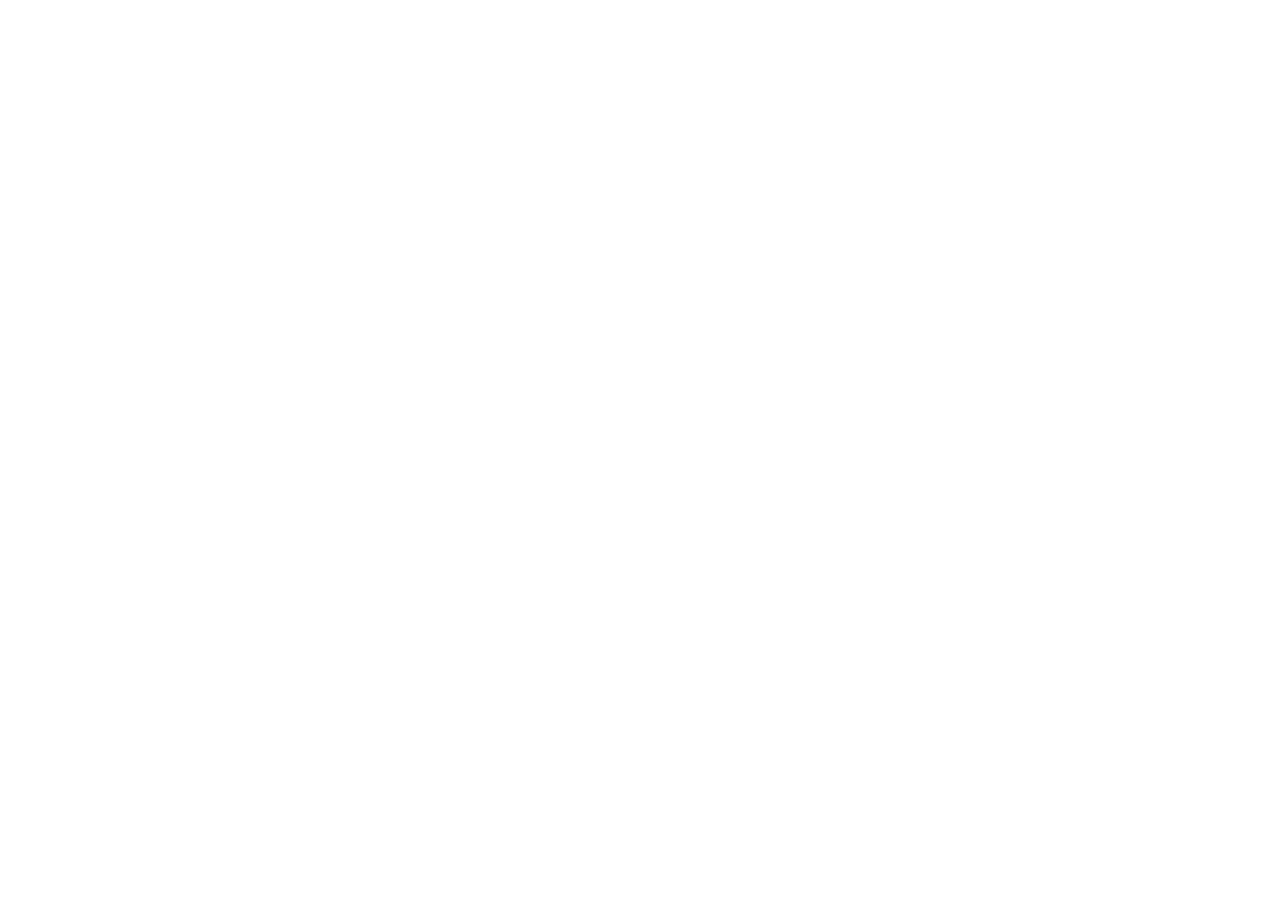
==== index.html @ 67a911f3 "大事件项目初始化" ====
<!DOCTYPE html>
<html lang="en">

<head>
    <meta charset="UTF-8">
    <meta name="viewport" content="width=device-width, initial-scale=1.0">
    <title>Document</title>
</head>

<body>

</body>

</html>
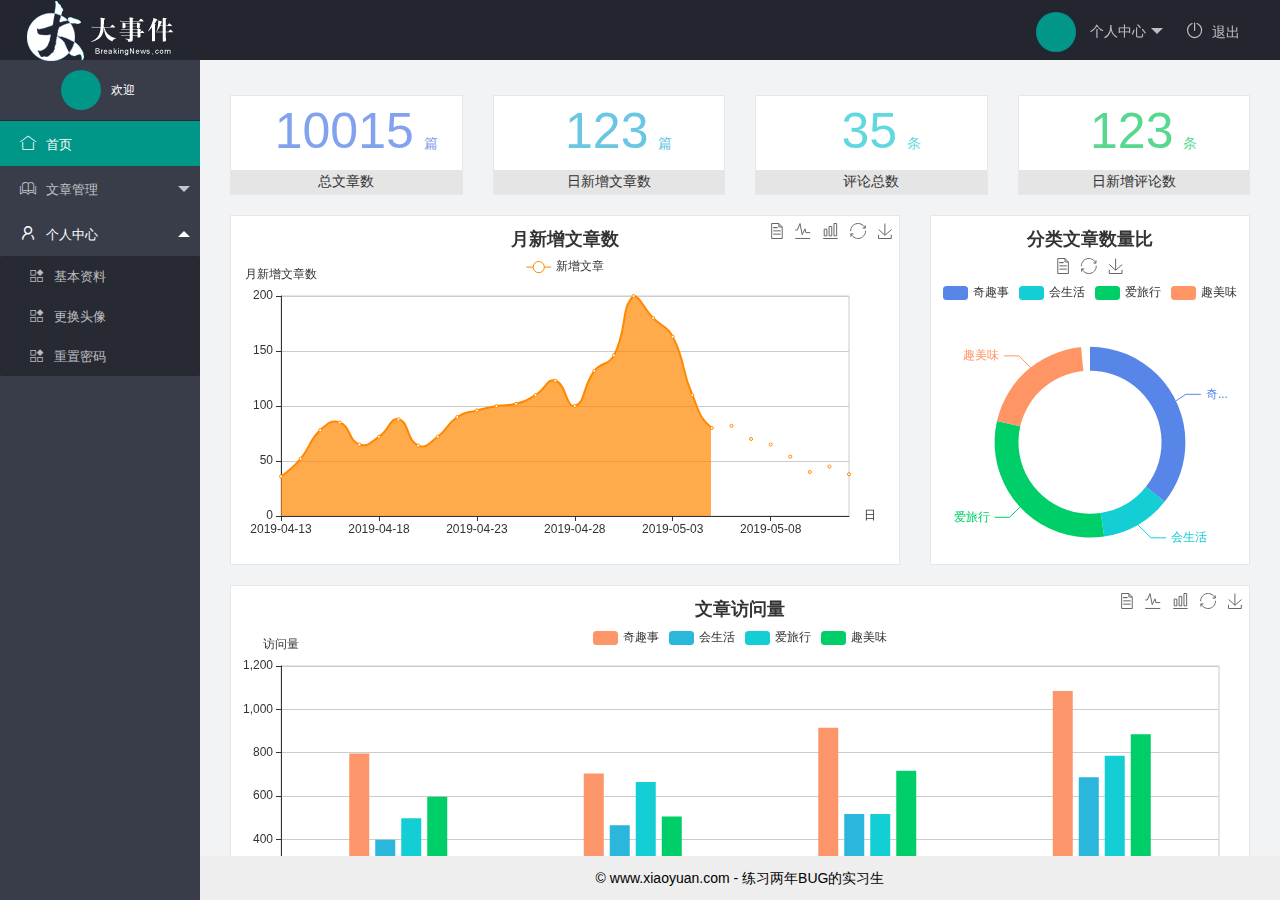
==== commit bf50d730: "还差发布新文章和文章列表未完成" ====
--- a/index.html
+++ b/index.html
@@ -4,11 +4,105 @@
 <head>
     <meta charset="UTF-8">
     <meta name="viewport" content="width=device-width, initial-scale=1.0">
-    <title>Document</title>
+    <title>大事件后台管理系统</title>
+    <!-- 导入layui的CSS文件 -->
+    <link rel="stylesheet" href="assets/lib/layui/css/layui.css">
+    <!-- 导入自己创建的后台主页index的CSS文件 -->
+    <link rel="stylesheet" href="assets/css/index.css">
+
 </head>
 
-<body>
+<body class="layui-layout-body">
+    <div class="layui-layout layui-layout-admin">
+        <div class="layui-header">
+            <div class="layui-logo">
+                <img src="assets/images/logo.png" alt="">
+            </div>
+            <!-- 头部区域（可配合layui已有的水平导航） -->
 
+            <ul class="layui-nav layui-layout-right">
+                <li class="layui-nav-item">
+                    <!-- 用户头像 -->
+                    <a href="javascript:;">
+                        <img src="http://t.cn/RCzsdCq" class="layui-nav-img user-header">
+                        <span class="text-avatar"></span> 个人中心
+                    </a>
+                    <dl class="layui-nav-child">
+                        <dd><a href="user/basic_info.html" class="basic-info-link" id="basicInfoLink" target="fm">基本资料</a></dd>
+                        <dd><a href="user/modify_avatar.html" target="fm" class="modify-avatar-link">更换头像</a></dd>
+                        <dd><a href="user/reset_password.html" target="fm" class="modify-password-link">重置密码</a></dd>
+                    </dl>
+                </li>
+                <li class="layui-nav-item"><a href="javascript:;" id="logout"><i class="layui-icon layui-icon-logout"></i>退出</a></li>
+            </ul>
+        </div>
+
+        <div class="layui-side layui-bg-black">
+            <div class="layui-side-scroll">
+                <!-- 左侧导航区域（可配合layui已有的垂直导航） -->
+
+                <ul class="layui-nav layui-nav-tree" lay-filter="test" lay-shrink="all">
+
+                    <!-- 欢迎用户 -->
+                    <li class="welcome-user">
+                        <img src="http://t.cn/RCzsdCq" class="layui-nav-img user-header"><span class="text-avatar"></span>欢迎 <span class="span-username"></span>
+                    </li>
+                    <!-- 首页 -->
+                    <li class="layui-nav-item"><a href="home/dashboard.html" target="fm" class="left-nav-common" id="homePage"><i class="layui-icon layui-icon-home"></i>首页</a></li>
+
+                    <!-- 文章管理 -->
+                    <li class="layui-nav-item">
+                        <a href="javascript:;" class="left-nav-common"><i class="layui-icon layui-icon-read"></i>文章管理</a>
+                        <dl class="layui-nav-child">
+                            <dd><a href="article/article_category.html" target="fm" class="article-category-link" id="articleCategor"><i class="layui-icon layui-icon-app"></i>文章类别</a></dd>
+                            <dd><a href="javascript:;"><i class="layui-icon layui-icon-app"></i>文章列表</a></dd>
+                            <dd><a href="article/publish_article.html" target="fm"><i class="layui-icon layui-icon-app"></i>发表文章</a></dd>
+                        </dl>
+                    </li>
+
+                    <!-- 个人中心 -->
+                    <li class="layui-nav-item layui-nav-itemed mycenter">
+                        <a class="left-nav-common" href="javascript:;"><i class="layui-icon layui-icon-username"></i>个人中心</a>
+                        <dl class="layui-nav-child mycenterList">
+                            <dd><a href="user/basic_info.html" class="basic-info-link" target="fm"><i class="layui-icon layui-icon-app"></i>基本资料</a></dd>
+                            <dd><a href="user/modify_avatar.html" target="fm" class="modify-avatar-link"><i class="layui-icon layui-icon-app"></i>更换头像</a></dd>
+                            <dd><a href="user/reset_password.html" target="fm" class="modify-password-link"><i class="layui-icon layui-icon-app"></i>重置密码</a></dd>
+                        </dl>
+                    </li>
+                </ul>
+            </div>
+        </div>
+
+        <!-- 内容主体区域 -->
+        <div class="layui-body">
+            <div class="fm-wrap">
+                <!-- 首页 -->
+                <iframe name="fm" src="" frameborder="0" class="fm-body"></iframe>
+            </div>
+        </div>
+
+        <!-- 底部固定区域 -->
+        <div class="layui-footer">
+            © www.xiaoyuan.com - 练习两年BUG的实习生
+        </div>
+    </div>
+
+
+
+    <!-- 导入jquery文件 -->
+    <script src="assets/lib/jquery-3.5.1.min.js"></script>
+    <!-- 导入layui的js文件 -->
+    <script src="assets/lib/layui/layui.all.js"></script>
+    <!-- 导入自己创建的API根路径文件 -->
+    <script src="assets/js/baseAPI.js"></script>
+    <!-- 导入自己创建的后台主页js文件 -->
+    <script src="assets/js/index.js"></script>
+
+    <script>
+        //自动点击首页
+        var homePageLink = document.getElementById('homePage');
+        homePageLink.click();
+    </script>
 </body>
 
 </html>--- a/assets/lib/layui/css/layui.css
+++ b/assets/lib/layui/css/layui.css
@@ -0,0 +1,2 @@
+/** layui-v2.5.6 MIT License By https://www.layui.com */
+ .layui-inline,img{display:inline-block;vertical-align:middle}h1,h2,h3,h4,h5,h6{font-weight:400}.layui-edge,.layui-header,.layui-inline,.layui-main{position:relative}.layui-body,.layui-edge,.layui-elip{overflow:hidden}.layui-btn,.layui-edge,.layui-inline,img{vertical-align:middle}.layui-btn,.layui-disabled,.layui-icon,.layui-unselect{-moz-user-select:none;-webkit-user-select:none;-ms-user-select:none}.layui-elip,.layui-form-checkbox span,.layui-form-pane .layui-form-label{text-overflow:ellipsis;white-space:nowrap}.layui-breadcrumb,.layui-tree-btnGroup{visibility:hidden}blockquote,body,button,dd,div,dl,dt,form,h1,h2,h3,h4,h5,h6,input,li,ol,p,pre,td,textarea,th,ul{margin:0;padding:0;-webkit-tap-highlight-color:rgba(0,0,0,0)}a:active,a:hover{outline:0}img{border:none}li{list-style:none}table{border-collapse:collapse;border-spacing:0}h4,h5,h6{font-size:100%}button,input,optgroup,option,select,textarea{font-family:inherit;font-size:inherit;font-style:inherit;font-weight:inherit;outline:0}pre{white-space:pre-wrap;white-space:-moz-pre-wrap;white-space:-pre-wrap;white-space:-o-pre-wrap;word-wrap:break-word}body{line-height:24px;font:14px Helvetica Neue,Helvetica,PingFang SC,Tahoma,Arial,sans-serif}hr{height:1px;margin:10px 0;border:0;clear:both}a{color:#333;text-decoration:none}a:hover{color:#777}a cite{font-style:normal;*cursor:pointer}.layui-border-box,.layui-border-box *{box-sizing:border-box}.layui-box,.layui-box *{box-sizing:content-box}.layui-clear{clear:both;*zoom:1}.layui-clear:after{content:'\20';clear:both;*zoom:1;display:block;height:0}.layui-inline{*display:inline;*zoom:1}.layui-edge{display:inline-block;width:0;height:0;border-width:6px;border-style:dashed;border-color:transparent}.layui-edge-top{top:-4px;border-bottom-color:#999;border-bottom-style:solid}.layui-edge-right{border-left-color:#999;border-left-style:solid}.layui-edge-bottom{top:2px;border-top-color:#999;border-top-style:solid}.layui-edge-left{border-right-color:#999;border-right-style:solid}.layui-disabled,.layui-disabled:hover{color:#d2d2d2!important;cursor:not-allowed!important}.layui-circle{border-radius:100%}.layui-show{display:block!important}.layui-hide{display:none!important}@font-face{font-family:layui-icon;src:url(../font/iconfont.eot?v=256);src:url(../font/iconfont.eot?v=256#iefix) format('embedded-opentype'),url(../font/iconfont.woff2?v=256) format('woff2'),url(../font/iconfont.woff?v=256) format('woff'),url(../font/iconfont.ttf?v=256) format('truetype'),url(../font/iconfont.svg?v=256#layui-icon) format('svg')}.layui-icon{font-family:layui-icon!important;font-size:16px;font-style:normal;-webkit-font-smoothing:antialiased;-moz-osx-font-smoothing:grayscale}.layui-icon-reply-fill:before{content:"\e611"}.layui-icon-set-fill:before{content:"\e614"}.layui-icon-menu-fill:before{content:"\e60f"}.layui-icon-search:before{content:"\e615"}.layui-icon-share:before{content:"\e641"}.layui-icon-set-sm:before{content:"\e620"}.layui-icon-engine:before{content:"\e628"}.layui-icon-close:before{content:"\1006"}.layui-icon-close-fill:before{content:"\1007"}.layui-icon-chart-screen:before{content:"\e629"}.layui-icon-star:before{content:"\e600"}.layui-icon-circle-dot:before{content:"\e617"}.layui-icon-chat:before{content:"\e606"}.layui-icon-release:before{content:"\e609"}.layui-icon-list:before{content:"\e60a"}.layui-icon-chart:before{content:"\e62c"}.layui-icon-ok-circle:before{content:"\1005"}.layui-icon-layim-theme:before{content:"\e61b"}.layui-icon-table:before{content:"\e62d"}.layui-icon-right:before{content:"\e602"}.layui-icon-left:before{content:"\e603"}.layui-icon-cart-simple:before{content:"\e698"}.layui-icon-face-cry:before{content:"\e69c"}.layui-icon-face-smile:before{content:"\e6af"}.layui-icon-survey:before{content:"\e6b2"}.layui-icon-tree:before{content:"\e62e"}.layui-icon-ie:before{content:"\e7bb"}.layui-icon-upload-circle:before{content:"\e62f"}.layui-icon-add-circle:before{content:"\e61f"}.layui-icon-download-circle:before{content:"\e601"}.layui-icon-templeate-1:before{content:"\e630"}.layui-icon-util:before{content:"\e631"}.layui-icon-face-surprised:before{content:"\e664"}.layui-icon-edit:before{content:"\e642"}.layui-icon-speaker:before{content:"\e645"}.layui-icon-down:before{content:"\e61a"}.layui-icon-file:before{content:"\e621"}.layui-icon-layouts:before{content:"\e632"}.layui-icon-rate-half:before{content:"\e6c9"}.layui-icon-add-circle-fine:before{content:"\e608"}.layui-icon-prev-circle:before{content:"\e633"}.layui-icon-read:before{content:"\e705"}.layui-icon-404:before{content:"\e61c"}.layui-icon-carousel:before{content:"\e634"}.layui-icon-help:before{content:"\e607"}.layui-icon-code-circle:before{content:"\e635"}.layui-icon-windows:before{content:"\e67f"}.layui-icon-water:before{content:"\e636"}.layui-icon-username:before{content:"\e66f"}.layui-icon-find-fill:before{content:"\e670"}.layui-icon-about:before{content:"\e60b"}.layui-icon-location:before{content:"\e715"}.layui-icon-up:before{content:"\e619"}.layui-icon-pause:before{content:"\e651"}.layui-icon-date:before{content:"\e637"}.layui-icon-layim-uploadfile:before{content:"\e61d"}.layui-icon-delete:before{content:"\e640"}.layui-icon-play:before{content:"\e652"}.layui-icon-top:before{content:"\e604"}.layui-icon-firefox:before{content:"\e686"}.layui-icon-friends:before{content:"\e612"}.layui-icon-refresh-3:before{content:"\e9aa"}.layui-icon-ok:before{content:"\e605"}.layui-icon-layer:before{content:"\e638"}.layui-icon-face-smile-fine:before{content:"\e60c"}.layui-icon-dollar:before{content:"\e659"}.layui-icon-group:before{content:"\e613"}.layui-icon-layim-download:before{content:"\e61e"}.layui-icon-picture-fine:before{content:"\e60d"}.layui-icon-link:before{content:"\e64c"}.layui-icon-diamond:before{content:"\e735"}.layui-icon-log:before{content:"\e60e"}.layui-icon-key:before{content:"\e683"}.layui-icon-rate-solid:before{content:"\e67a"}.layui-icon-fonts-del:before{content:"\e64f"}.layui-icon-unlink:before{content:"\e64d"}.layui-icon-fonts-clear:before{content:"\e639"}.layui-icon-triangle-r:before{content:"\e623"}.layui-icon-circle:before{content:"\e63f"}.layui-icon-radio:before{content:"\e643"}.layui-icon-align-center:before{content:"\e647"}.layui-icon-align-right:before{content:"\e648"}.layui-icon-align-left:before{content:"\e649"}.layui-icon-loading-1:before{content:"\e63e"}.layui-icon-return:before{content:"\e65c"}.layui-icon-fonts-strong:before{content:"\e62b"}.layui-icon-upload:before{content:"\e67c"}.layui-icon-dialogue:before{content:"\e63a"}.layui-icon-video:before{content:"\e6ed"}.layui-icon-headset:before{content:"\e6fc"}.layui-icon-cellphone-fine:before{content:"\e63b"}.layui-icon-add-1:before{content:"\e654"}.layui-icon-face-smile-b:before{content:"\e650"}.layui-icon-fonts-html:before{content:"\e64b"}.layui-icon-screen-full:before{content:"\e622"}.layui-icon-form:before{content:"\e63c"}.layui-icon-cart:before{content:"\e657"}.layui-icon-camera-fill:before{content:"\e65d"}.layui-icon-tabs:before{content:"\e62a"}.layui-icon-heart-fill:before{content:"\e68f"}.layui-icon-fonts-code:before{content:"\e64e"}.layui-icon-ios:before{content:"\e680"}.layui-icon-at:before{content:"\e687"}.layui-icon-fire:before{content:"\e756"}.layui-icon-set:before{content:"\e716"}.layui-icon-fonts-u:before{content:"\e646"}.layui-icon-triangle-d:before{content:"\e625"}.layui-icon-tips:before{content:"\e702"}.layui-icon-picture:before{content:"\e64a"}.layui-icon-more-vertical:before{content:"\e671"}.layui-icon-bluetooth:before{content:"\e689"}.layui-icon-flag:before{content:"\e66c"}.layui-icon-loading:before{content:"\e63d"}.layui-icon-fonts-i:before{content:"\e644"}.layui-icon-refresh-1:before{content:"\e666"}.layui-icon-rmb:before{content:"\e65e"}.layui-icon-addition:before{content:"\e624"}.layui-icon-home:before{content:"\e68e"}.layui-icon-time:before{content:"\e68d"}.layui-icon-user:before{content:"\e770"}.layui-icon-notice:before{content:"\e667"}.layui-icon-chrome:before{content:"\e68a"}.layui-icon-edge:before{content:"\e68b"}.layui-icon-login-weibo:before{content:"\e675"}.layui-icon-voice:before{content:"\e688"}.layui-icon-upload-drag:before{content:"\e681"}.layui-icon-login-qq:before{content:"\e676"}.layui-icon-snowflake:before{content:"\e6b1"}.layui-icon-heart:before{content:"\e68c"}.layui-icon-logout:before{content:"\e682"}.layui-icon-file-b:before{content:"\e655"}.layui-icon-template:before{content:"\e663"}.layui-icon-transfer:before{content:"\e691"}.layui-icon-auz:before{content:"\e672"}.layui-icon-console:before{content:"\e665"}.layui-icon-app:before{content:"\e653"}.layui-icon-prev:before{content:"\e65a"}.layui-icon-website:before{content:"\e7ae"}.layui-icon-next:before{content:"\e65b"}.layui-icon-component:before{content:"\e857"}.layui-icon-android:before{content:"\e684"}.layui-icon-more:before{content:"\e65f"}.layui-icon-login-wechat:before{content:"\e677"}.layui-icon-shrink-right:before{content:"\e668"}.layui-icon-spread-left:before{content:"\e66b"}.layui-icon-camera:before{content:"\e660"}.layui-icon-note:before{content:"\e66e"}.layui-icon-refresh:before{content:"\e669"}.layui-icon-female:before{content:"\e661"}.layui-icon-male:before{content:"\e662"}.layui-icon-screen-restore:before{content:"\e758"}.layui-icon-password:before{content:"\e673"}.layui-icon-senior:before{content:"\e674"}.layui-icon-theme:before{content:"\e66a"}.layui-icon-tread:before{content:"\e6c5"}.layui-icon-praise:before{content:"\e6c6"}.layui-icon-star-fill:before{content:"\e658"}.layui-icon-rate:before{content:"\e67b"}.layui-icon-template-1:before{content:"\e656"}.layui-icon-vercode:before{content:"\e679"}.layui-icon-service:before{content:"\e626"}.layui-icon-cellphone:before{content:"\e678"}.layui-icon-print:before{content:"\e66d"}.layui-icon-cols:before{content:"\e610"}.layui-icon-wifi:before{content:"\e7e0"}.layui-icon-export:before{content:"\e67d"}.layui-icon-rss:before{content:"\e808"}.layui-icon-slider:before{content:"\e714"}.layui-icon-email:before{content:"\e618"}.layui-icon-subtraction:before{content:"\e67e"}.layui-icon-mike:before{content:"\e6dc"}.layui-icon-light:before{content:"\e748"}.layui-icon-gift:before{content:"\e627"}.layui-icon-mute:before{content:"\e685"}.layui-icon-reduce-circle:before{content:"\e616"}.layui-icon-music:before{content:"\e690"}.layui-main{width:1140px;margin:0 auto}.layui-header{z-index:1000;height:60px}.layui-header a:hover{transition:all .5s;-webkit-transition:all .5s}.layui-side{position:fixed;left:0;top:0;bottom:0;z-index:999;width:200px;overflow-x:hidden}.layui-side-scroll{position:relative;width:220px;height:100%;overflow-x:hidden}.layui-body{position:absolute;left:200px;right:0;top:0;bottom:0;z-index:998;width:auto;overflow-y:auto;box-sizing:border-box}.layui-layout-body{overflow:hidden}.layui-layout-admin .layui-header{background-color:#23262E}.layui-layout-admin .layui-side{top:60px;width:200px;overflow-x:hidden}.layui-layout-admin .layui-body{position:fixed;top:60px;bottom:44px}.layui-layout-admin .layui-main{width:auto;margin:0 15px}.layui-layout-admin .layui-footer{position:fixed;left:200px;right:0;bottom:0;height:44px;line-height:44px;padding:0 15px;background-color:#eee}.layui-layout-admin .layui-logo{position:absolute;left:0;top:0;width:200px;height:100%;line-height:60px;text-align:center;color:#009688;font-size:16px}.layui-layout-admin .layui-header .layui-nav{background:0 0}.layui-layout-left{position:absolute!important;left:200px;top:0}.layui-layout-right{position:absolute!important;right:0;top:0}.layui-container{position:relative;margin:0 auto;padding:0 15px;box-sizing:border-box}.layui-fluid{position:relative;margin:0 auto;padding:0 15px}.layui-row:after,.layui-row:before{content:'';display:block;clear:both}.layui-col-lg1,.layui-col-lg10,.layui-col-lg11,.layui-col-lg12,.layui-col-lg2,.layui-col-lg3,.layui-col-lg4,.layui-col-lg5,.layui-col-lg6,.layui-col-lg7,.layui-col-lg8,.layui-col-lg9,.layui-col-md1,.layui-col-md10,.layui-col-md11,.layui-col-md12,.layui-col-md2,.layui-col-md3,.layui-col-md4,.layui-col-md5,.layui-col-md6,.layui-col-md7,.layui-col-md8,.layui-col-md9,.layui-col-sm1,.layui-col-sm10,.layui-col-sm11,.layui-col-sm12,.layui-col-sm2,.layui-col-sm3,.layui-col-sm4,.layui-col-sm5,.layui-col-sm6,.layui-col-sm7,.layui-col-sm8,.layui-col-sm9,.layui-col-xs1,.layui-col-xs10,.layui-col-xs11,.layui-col-xs12,.layui-col-xs2,.layui-col-xs3,.layui-col-xs4,.layui-col-xs5,.layui-col-xs6,.layui-col-xs7,.layui-col-xs8,.layui-col-xs9{position:relative;display:block;box-sizing:border-box}.layui-col-xs1,.layui-col-xs10,.layui-col-xs11,.layui-col-xs12,.layui-col-xs2,.layui-col-xs3,.layui-col-xs4,.layui-col-xs5,.layui-col-xs6,.layui-col-xs7,.layui-col-xs8,.layui-col-xs9{float:left}.layui-col-xs1{width:8.33333333%}.layui-col-xs2{width:16.66666667%}.layui-col-xs3{width:25%}.layui-col-xs4{width:33.33333333%}.layui-col-xs5{width:41.66666667%}.layui-col-xs6{width:50%}.layui-col-xs7{width:58.33333333%}.layui-col-xs8{width:66.66666667%}.layui-col-xs9{width:75%}.layui-col-xs10{width:83.33333333%}.layui-col-xs11{width:91.66666667%}.layui-col-xs12{width:100%}.layui-col-xs-offset1{margin-left:8.33333333%}.layui-col-xs-offset2{margin-left:16.66666667%}.layui-col-xs-offset3{margin-left:25%}.layui-col-xs-offset4{margin-left:33.33333333%}.layui-col-xs-offset5{margin-left:41.66666667%}.layui-col-xs-offset6{margin-left:50%}.layui-col-xs-offset7{margin-left:58.33333333%}.layui-col-xs-offset8{margin-left:66.66666667%}.layui-col-xs-offset9{margin-left:75%}.layui-col-xs-offset10{margin-left:83.33333333%}.layui-col-xs-offset11{margin-left:91.66666667%}.layui-col-xs-offset12{margin-left:100%}@media screen and (max-width:768px){.layui-hide-xs{display:none!important}.layui-show-xs-block{display:block!important}.layui-show-xs-inline{display:inline!important}.layui-show-xs-inline-block{display:inline-block!important}}@media screen and (min-width:768px){.layui-container{width:750px}.layui-hide-sm{display:none!important}.layui-show-sm-block{display:block!important}.layui-show-sm-inline{display:inline!important}.layui-show-sm-inline-block{display:inline-block!important}.layui-col-sm1,.layui-col-sm10,.layui-col-sm11,.layui-col-sm12,.layui-col-sm2,.layui-col-sm3,.layui-col-sm4,.layui-col-sm5,.layui-col-sm6,.layui-col-sm7,.layui-col-sm8,.layui-col-sm9{float:left}.layui-col-sm1{width:8.33333333%}.layui-col-sm2{width:16.66666667%}.layui-col-sm3{width:25%}.layui-col-sm4{width:33.33333333%}.layui-col-sm5{width:41.66666667%}.layui-col-sm6{width:50%}.layui-col-sm7{width:58.33333333%}.layui-col-sm8{width:66.66666667%}.layui-col-sm9{width:75%}.layui-col-sm10{width:83.33333333%}.layui-col-sm11{width:91.66666667%}.layui-col-sm12{width:100%}.layui-col-sm-offset1{margin-left:8.33333333%}.layui-col-sm-offset2{margin-left:16.66666667%}.layui-col-sm-offset3{margin-left:25%}.layui-col-sm-offset4{margin-left:33.33333333%}.layui-col-sm-offset5{margin-left:41.66666667%}.layui-col-sm-offset6{margin-left:50%}.layui-col-sm-offset7{margin-left:58.33333333%}.layui-col-sm-offset8{margin-left:66.66666667%}.layui-col-sm-offset9{margin-left:75%}.layui-col-sm-offset10{margin-left:83.33333333%}.layui-col-sm-offset11{margin-left:91.66666667%}.layui-col-sm-offset12{margin-left:100%}}@media screen and (min-width:992px){.layui-container{width:970px}.layui-hide-md{display:none!important}.layui-show-md-block{display:block!important}.layui-show-md-inline{display:inline!important}.layui-show-md-inline-block{display:inline-block!important}.layui-col-md1,.layui-col-md10,.layui-col-md11,.layui-col-md12,.layui-col-md2,.layui-col-md3,.layui-col-md4,.layui-col-md5,.layui-col-md6,.layui-col-md7,.layui-col-md8,.layui-col-md9{float:left}.layui-col-md1{width:8.33333333%}.layui-col-md2{width:16.66666667%}.layui-col-md3{width:25%}.layui-col-md4{width:33.33333333%}.layui-col-md5{width:41.66666667%}.layui-col-md6{width:50%}.layui-col-md7{width:58.33333333%}.layui-col-md8{width:66.66666667%}.layui-col-md9{width:75%}.layui-col-md10{width:83.33333333%}.layui-col-md11{width:91.66666667%}.layui-col-md12{width:100%}.layui-col-md-offset1{margin-left:8.33333333%}.layui-col-md-offset2{margin-left:16.66666667%}.layui-col-md-offset3{margin-left:25%}.layui-col-md-offset4{margin-left:33.33333333%}.layui-col-md-offset5{margin-left:41.66666667%}.layui-col-md-offset6{margin-left:50%}.layui-col-md-offset7{margin-left:58.33333333%}.layui-col-md-offset8{margin-left:66.66666667%}.layui-col-md-offset9{margin-left:75%}.layui-col-md-offset10{margin-left:83.33333333%}.layui-col-md-offset11{margin-left:91.66666667%}.layui-col-md-offset12{margin-left:100%}}@media screen and (min-width:1200px){.layui-container{width:1170px}.layui-hide-lg{display:none!important}.layui-show-lg-block{display:block!important}.layui-show-lg-inline{display:inline!important}.layui-show-lg-inline-block{display:inline-block!important}.layui-col-lg1,.layui-col-lg10,.layui-col-lg11,.layui-col-lg12,.layui-col-lg2,.layui-col-lg3,.layui-col-lg4,.layui-col-lg5,.layui-col-lg6,.layui-col-lg7,.layui-col-lg8,.layui-col-lg9{float:left}.layui-col-lg1{width:8.33333333%}.layui-col-lg2{width:16.66666667%}.layui-col-lg3{width:25%}.layui-col-lg4{width:33.33333333%}.layui-col-lg5{width:41.66666667%}.layui-col-lg6{width:50%}.layui-col-lg7{width:58.33333333%}.layui-col-lg8{width:66.66666667%}.layui-col-lg9{width:75%}.layui-col-lg10{width:83.33333333%}.layui-col-lg11{width:91.66666667%}.layui-col-lg12{width:100%}.layui-col-lg-offset1{margin-left:8.33333333%}.layui-col-lg-offset2{margin-left:16.66666667%}.layui-col-lg-offset3{margin-left:25%}.layui-col-lg-offset4{margin-left:33.33333333%}.layui-col-lg-offset5{margin-left:41.66666667%}.layui-col-lg-offset6{margin-left:50%}.layui-col-lg-offset7{margin-left:58.33333333%}.layui-col-lg-offset8{margin-left:66.66666667%}.layui-col-lg-offset9{margin-left:75%}.layui-col-lg-offset10{margin-left:83.33333333%}.layui-col-lg-offset11{margin-left:91.66666667%}.layui-col-lg-offset12{margin-left:100%}}.layui-col-space1{margin:-.5px}.layui-col-space1>*{padding:.5px}.layui-col-space2{margin:-1px}.layui-col-space2>*{padding:1px}.layui-col-space4{margin:-2px}.layui-col-space4>*{padding:2px}.layui-col-space5{margin:-2.5px}.layui-col-space5>*{padding:2.5px}.layui-col-space6{margin:-3px}.layui-col-space6>*{padding:3px}.layui-col-space8{margin:-4px}.layui-col-space8>*{padding:4px}.layui-col-space10{margin:-5px}.layui-col-space10>*{padding:5px}.layui-col-space12{margin:-6px}.layui-col-space12>*{padding:6px}.layui-col-space14{margin:-7px}.layui-col-space14>*{padding:7px}.layui-col-space15{margin:-7.5px}.layui-col-space15>*{padding:7.5px}.layui-col-space16{margin:-8px}.layui-col-space16>*{padding:8px}.layui-col-space18{margin:-9px}.layui-col-space18>*{padding:9px}.layui-col-space20{margin:-10px}.layui-col-space20>*{padding:10px}.layui-col-space22{margin:-11px}.layui-col-space22>*{padding:11px}.layui-col-space24{margin:-12px}.layui-col-space24>*{padding:12px}.layui-col-space25{margin:-12.5px}.layui-col-space25>*{padding:12.5px}.layui-col-space26{margin:-13px}.layui-col-space26>*{padding:13px}.layui-col-space28{margin:-14px}.layui-col-space28>*{padding:14px}.layui-col-space30{margin:-15px}.layui-col-space30>*{padding:15px}.layui-btn,.layui-input,.layui-select,.layui-textarea,.layui-upload-button{outline:0;-webkit-appearance:none;transition:all .3s;-webkit-transition:all .3s;box-sizing:border-box}.layui-elem-quote{margin-bottom:10px;padding:15px;line-height:22px;border-left:5px solid #009688;border-radius:0 2px 2px 0;background-color:#f2f2f2}.layui-quote-nm{border-style:solid;border-width:1px 1px 1px 5px;background:0 0}.layui-elem-field{margin-bottom:10px;padding:0;border-width:1px;border-style:solid}.layui-elem-field legend{margin-left:20px;padding:0 10px;font-size:20px;font-weight:300}.layui-field-title{margin:10px 0 20px;border-width:1px 0 0}.layui-field-box{padding:10px 15px}.layui-field-title .layui-field-box{padding:10px 0}.layui-progress{position:relative;height:6px;border-radius:20px;background-color:#e2e2e2}.layui-progress-bar{position:absolute;left:0;top:0;width:0;max-width:100%;height:6px;border-radius:20px;text-align:right;background-color:#5FB878;transition:all .3s;-webkit-transition:all .3s}.layui-progress-big,.layui-progress-big .layui-progress-bar{height:18px;line-height:18px}.layui-progress-text{position:relative;top:-20px;line-height:18px;font-size:12px;color:#666}.layui-progress-big .layui-progress-text{position:static;padding:0 10px;color:#fff}.layui-collapse{border-width:1px;border-style:solid;border-radius:2px}.layui-colla-content,.layui-colla-item{border-top-width:1px;border-top-style:solid}.layui-colla-item:first-child{border-top:none}.layui-colla-title{position:relative;height:42px;line-height:42px;padding:0 15px 0 35px;color:#333;background-color:#f2f2f2;cursor:pointer;font-size:14px;overflow:hidden}.layui-colla-content{display:none;padding:10px 15px;line-height:22px;color:#666}.layui-colla-icon{position:absolute;left:15px;top:0;font-size:14px}.layui-card{margin-bottom:15px;border-radius:2px;background-color:#fff;box-shadow:0 1px 2px 0 rgba(0,0,0,.05)}.layui-card:last-child{margin-bottom:0}.layui-card-header{position:relative;height:42px;line-height:42px;padding:0 15px;border-bottom:1px solid #f6f6f6;color:#333;border-radius:2px 2px 0 0;font-size:14px}.layui-bg-black,.layui-bg-blue,.layui-bg-cyan,.layui-bg-green,.layui-bg-orange,.layui-bg-red{color:#fff!important}.layui-card-body{position:relative;padding:10px 15px;line-height:24px}.layui-card-body[pad15]{padding:15px}.layui-card-body[pad20]{padding:20px}.layui-card-body .layui-table{margin:5px 0}.layui-card .layui-tab{margin:0}.layui-panel-window{position:relative;padding:15px;border-radius:0;border-top:5px solid #E6E6E6;background-color:#fff}.layui-auxiliar-moving{position:fixed;left:0;right:0;top:0;bottom:0;width:100%;height:100%;background:0 0;z-index:9999999999}.layui-form-label,.layui-form-mid,.layui-form-select,.layui-input-block,.layui-input-inline,.layui-textarea{position:relative}.layui-bg-red{background-color:#FF5722!important}.layui-bg-orange{background-color:#FFB800!important}.layui-bg-green{background-color:#009688!important}.layui-bg-cyan{background-color:#2F4056!important}.layui-bg-blue{background-color:#1E9FFF!important}.layui-bg-black{background-color:#393D49!important}.layui-bg-gray{background-color:#eee!important;color:#666!important}.layui-badge-rim,.layui-colla-content,.layui-colla-item,.layui-collapse,.layui-elem-field,.layui-form-pane .layui-form-item[pane],.layui-form-pane .layui-form-label,.layui-input,.layui-layedit,.layui-layedit-tool,.layui-quote-nm,.layui-select,.layui-tab-bar,.layui-tab-card,.layui-tab-title,.layui-tab-title .layui-this:after,.layui-textarea{border-color:#e6e6e6}.layui-timeline-item:before,hr{background-color:#e6e6e6}.layui-text{line-height:22px;font-size:14px;color:#666}.layui-text h1,.layui-text h2,.layui-text h3{font-weight:500;color:#333}.layui-text h1{font-size:30px}.layui-text h2{font-size:24px}.layui-text h3{font-size:18px}.layui-text a:not(.layui-btn){color:#01AAED}.layui-text a:not(.layui-btn):hover{text-decoration:underline}.layui-text ul{padding:5px 0 5px 15px}.layui-text ul li{margin-top:5px;list-style-type:disc}.layui-text em,.layui-word-aux{color:#999!important;padding:0 5px!important}.layui-btn{display:inline-block;height:38px;line-height:38px;padding:0 18px;background-color:#009688;color:#fff;white-space:nowrap;text-align:center;font-size:14px;border:none;border-radius:2px;cursor:pointer}.layui-btn:hover{opacity:.8;filter:alpha(opacity=80);color:#fff}.layui-btn:active{opacity:1;filter:alpha(opacity=100)}.layui-btn+.layui-btn{margin-left:10px}.layui-btn-container{font-size:0}.layui-btn-container .layui-btn{margin-right:10px;margin-bottom:10px}.layui-btn-container .layui-btn+.layui-btn{margin-left:0}.layui-table .layui-btn-container .layui-btn{margin-bottom:9px}.layui-btn-radius{border-radius:100px}.layui-btn .layui-icon{margin-right:3px;font-size:18px;vertical-align:bottom;vertical-align:middle\9}.layui-btn-primary{border:1px solid #C9C9C9;background-color:#fff;color:#555}.layui-btn-primary:hover{border-color:#009688;color:#333}.layui-btn-normal{background-color:#1E9FFF}.layui-btn-warm{background-color:#FFB800}.layui-btn-danger{background-color:#FF5722}.layui-btn-checked{background-color:#5FB878}.layui-btn-disabled,.layui-btn-disabled:active,.layui-btn-disabled:hover{border:1px solid #e6e6e6;background-color:#FBFBFB;color:#C9C9C9;cursor:not-allowed;opacity:1}.layui-btn-lg{height:44px;line-height:44px;padding:0 25px;font-size:16px}.layui-btn-sm{height:30px;line-height:30px;padding:0 10px;font-size:12px}.layui-btn-sm i{font-size:16px!important}.layui-btn-xs{height:22px;line-height:22px;padding:0 5px;font-size:12px}.layui-btn-xs i{font-size:14px!important}.layui-btn-group{display:inline-block;vertical-align:middle;font-size:0}.layui-btn-group .layui-btn{margin-left:0!important;margin-right:0!important;border-left:1px solid rgba(255,255,255,.5);border-radius:0}.layui-btn-group .layui-btn-primary{border-left:none}.layui-btn-group .layui-btn-primary:hover{border-color:#C9C9C9;color:#009688}.layui-btn-group .layui-btn:first-child{border-left:none;border-radius:2px 0 0 2px}.layui-btn-group .layui-btn-primary:first-child{border-left:1px solid #c9c9c9}.layui-btn-group .layui-btn:last-child{border-radius:0 2px 2px 0}.layui-btn-group .layui-btn+.layui-btn{margin-left:0}.layui-btn-group+.layui-btn-group{margin-left:10px}.layui-btn-fluid{width:100%}.layui-input,.layui-select,.layui-textarea{height:38px;line-height:1.3;line-height:38px\9;border-width:1px;border-style:solid;background-color:#fff;border-radius:2px}.layui-input::-webkit-input-placeholder,.layui-select::-webkit-input-placeholder,.layui-textarea::-webkit-input-placeholder{line-height:1.3}.layui-input,.layui-textarea{display:block;width:100%;padding-left:10px}.layui-input:hover,.layui-textarea:hover{border-color:#D2D2D2!important}.layui-input:focus,.layui-textarea:focus{border-color:#C9C9C9!important}.layui-textarea{min-height:100px;height:auto;line-height:20px;padding:6px 10px;resize:vertical}.layui-select{padding:0 10px}.layui-form input[type=checkbox],.layui-form input[type=radio],.layui-form select{display:none}.layui-form [lay-ignore]{display:initial}.layui-form-item{margin-bottom:15px;clear:both;*zoom:1}.layui-form-item:after{content:'\20';clear:both;*zoom:1;display:block;height:0}.layui-form-label{float:left;display:block;padding:9px 15px;width:80px;font-weight:400;line-height:20px;text-align:right}.layui-form-label-col{display:block;float:none;padding:9px 0;line-height:20px;text-align:left}.layui-form-item .layui-inline{margin-bottom:5px;margin-right:10px}.layui-input-block{margin-left:110px;min-height:36px}.layui-input-inline{display:inline-block;vertical-align:middle}.layui-form-item .layui-input-inline{float:left;width:190px;margin-right:10px}.layui-form-text .layui-input-inline{width:auto}.layui-form-mid{float:left;display:block;padding:9px 0!important;line-height:20px;margin-right:10px}.layui-form-danger+.layui-form-select .layui-input,.layui-form-danger:focus{border-color:#FF5722!important}.layui-form-select .layui-input{padding-right:30px;cursor:pointer}.layui-form-select .layui-edge{position:absolute;right:10px;top:50%;margin-top:-3px;cursor:pointer;border-width:6px;border-top-color:#c2c2c2;border-top-style:solid;transition:all .3s;-webkit-transition:all .3s}.layui-form-select dl{display:none;position:absolute;left:0;top:42px;padding:5px 0;z-index:899;min-width:100%;border:1px solid #d2d2d2;max-height:300px;overflow-y:auto;background-color:#fff;border-radius:2px;box-shadow:0 2px 4px rgba(0,0,0,.12);box-sizing:border-box}.layui-form-select dl dd,.layui-form-select dl dt{padding:0 10px;line-height:36px;white-space:nowrap;overflow:hidden;text-overflow:ellipsis}.layui-form-select dl dt{font-size:12px;color:#999}.layui-form-select dl dd{cursor:pointer}.layui-form-select dl dd:hover{background-color:#f2f2f2;-webkit-transition:.5s all;transition:.5s all}.layui-form-select .layui-select-group dd{padding-left:20px}.layui-form-select dl dd.layui-select-tips{padding-left:10px!important;color:#999}.layui-form-select dl dd.layui-this{background-color:#5FB878;color:#fff}.layui-form-checkbox,.layui-form-select dl dd.layui-disabled{background-color:#fff}.layui-form-selected dl{display:block}.layui-form-checkbox,.layui-form-checkbox *,.layui-form-switch{display:inline-block;vertical-align:middle}.layui-form-selected .layui-edge{margin-top:-9px;-webkit-transform:rotate(180deg);transform:rotate(180deg);margin-top:-3px\9}:root .layui-form-selected .layui-edge{margin-top:-9px\0/IE9}.layui-form-selectup dl{top:auto;bottom:42px}.layui-select-none{margin:5px 0;text-align:center;color:#999}.layui-select-disabled .layui-disabled{border-color:#eee!important}.layui-select-disabled .layui-edge{border-top-color:#d2d2d2}.layui-form-checkbox{position:relative;height:30px;line-height:30px;margin-right:10px;padding-right:30px;cursor:pointer;font-size:0;-webkit-transition:.1s linear;transition:.1s linear;box-sizing:border-box}.layui-form-checkbox span{padding:0 10px;height:100%;font-size:14px;border-radius:2px 0 0 2px;background-color:#d2d2d2;color:#fff;overflow:hidden}.layui-form-checkbox:hover span{background-color:#c2c2c2}.layui-form-checkbox i{position:absolute;right:0;top:0;width:30px;height:28px;border:1px solid #d2d2d2;border-left:none;border-radius:0 2px 2px 0;color:#fff;font-size:20px;text-align:center}.layui-form-checkbox:hover i{border-color:#c2c2c2;color:#c2c2c2}.layui-form-checked,.layui-form-checked:hover{border-color:#5FB878}.layui-form-checked span,.layui-form-checked:hover span{background-color:#5FB878}.layui-form-checked i,.layui-form-checked:hover i{color:#5FB878}.layui-form-item .layui-form-checkbox{margin-top:4px}.layui-form-checkbox[lay-skin=primary]{height:auto!important;line-height:normal!important;min-width:18px;min-height:18px;border:none!important;margin-right:0;padding-left:28px;padding-right:0;background:0 0}.layui-form-checkbox[lay-skin=primary] span{padding-left:0;padding-right:15px;line-height:18px;background:0 0;color:#666}.layui-form-checkbox[lay-skin=primary] i{right:auto;left:0;width:16px;height:16px;line-height:16px;border:1px solid #d2d2d2;font-size:12px;border-radius:2px;background-color:#fff;-webkit-transition:.1s linear;transition:.1s linear}.layui-form-checkbox[lay-skin=primary]:hover i{border-color:#5FB878;color:#fff}.layui-form-checked[lay-skin=primary] i{border-color:#5FB878!important;background-color:#5FB878;color:#fff}.layui-checkbox-disbaled[lay-skin=primary] span{background:0 0!important;color:#c2c2c2}.layui-checkbox-disbaled[lay-skin=primary]:hover i{border-color:#d2d2d2}.layui-form-item .layui-form-checkbox[lay-skin=primary]{margin-top:10px}.layui-form-switch{position:relative;height:22px;line-height:22px;min-width:35px;padding:0 5px;margin-top:8px;border:1px solid #d2d2d2;border-radius:20px;cursor:pointer;background-color:#fff;-webkit-transition:.1s linear;transition:.1s linear}.layui-form-switch i{position:absolute;left:5px;top:3px;width:16px;height:16px;border-radius:20px;background-color:#d2d2d2;-webkit-transition:.1s linear;transition:.1s linear}.layui-form-switch em{position:relative;top:0;width:25px;margin-left:21px;padding:0!important;text-align:center!important;color:#999!important;font-style:normal!important;font-size:12px}.layui-form-onswitch{border-color:#5FB878;background-color:#5FB878}.layui-checkbox-disbaled,.layui-checkbox-disbaled i{border-color:#e2e2e2!important}.layui-form-onswitch i{left:100%;margin-left:-21px;background-color:#fff}.layui-form-onswitch em{margin-left:5px;margin-right:21px;color:#fff!important}.layui-checkbox-disbaled span{background-color:#e2e2e2!important}.layui-checkbox-disbaled:hover i{color:#fff!important}[lay-radio]{display:none}.layui-form-radio,.layui-form-radio *{display:inline-block;vertical-align:middle}.layui-form-radio{line-height:28px;margin:6px 10px 0 0;padding-right:10px;cursor:pointer;font-size:0}.layui-form-radio *{font-size:14px}.layui-form-radio>i{margin-right:8px;font-size:22px;color:#c2c2c2}.layui-form-radio>i:hover,.layui-form-radioed>i{color:#5FB878}.layui-radio-disbaled>i{color:#e2e2e2!important}.layui-form-pane .layui-form-label{width:110px;padding:8px 15px;height:38px;line-height:20px;border-width:1px;border-style:solid;border-radius:2px 0 0 2px;text-align:center;background-color:#FBFBFB;overflow:hidden;box-sizing:border-box}.layui-form-pane .layui-input-inline{margin-left:-1px}.layui-form-pane .layui-input-block{margin-left:110px;left:-1px}.layui-form-pane .layui-input{border-radius:0 2px 2px 0}.layui-form-pane .layui-form-text .layui-form-label{float:none;width:100%;border-radius:2px;box-sizing:border-box;text-align:left}.layui-form-pane .layui-form-text .layui-input-inline{display:block;margin:0;top:-1px;clear:both}.layui-form-pane .layui-form-text .layui-input-block{margin:0;left:0;top:-1px}.layui-form-pane .layui-form-text .layui-textarea{min-height:100px;border-radius:0 0 2px 2px}.layui-form-pane .layui-form-checkbox{margin:4px 0 4px 10px}.layui-form-pane .layui-form-radio,.layui-form-pane .layui-form-switch{margin-top:6px;margin-left:10px}.layui-form-pane .layui-form-item[pane]{position:relative;border-width:1px;border-style:solid}.layui-form-pane .layui-form-item[pane] .layui-form-label{position:absolute;left:0;top:0;height:100%;border-width:0 1px 0 0}.layui-form-pane .layui-form-item[pane] .layui-input-inline{margin-left:110px}@media screen and (max-width:450px){.layui-form-item .layui-form-label{text-overflow:ellipsis;overflow:hidden;white-space:nowrap}.layui-form-item .layui-inline{display:block;margin-right:0;margin-bottom:20px;clear:both}.layui-form-item .layui-inline:after{content:'\20';clear:both;display:block;height:0}.layui-form-item .layui-input-inline{display:block;float:none;left:-3px;width:auto;margin:0 0 10px 112px}.layui-form-item .layui-input-inline+.layui-form-mid{margin-left:110px;top:-5px;padding:0}.layui-form-item .layui-form-checkbox{margin-right:5px;margin-bottom:5px}}.layui-layedit{border-width:1px;border-style:solid;border-radius:2px}.layui-layedit-tool{padding:3px 5px;border-bottom-width:1px;border-bottom-style:solid;font-size:0}.layedit-tool-fixed{position:fixed;top:0;border-top:1px solid #e2e2e2}.layui-layedit-tool .layedit-tool-mid,.layui-layedit-tool .layui-icon{display:inline-block;vertical-align:middle;text-align:center;font-size:14px}.layui-layedit-tool .layui-icon{position:relative;width:32px;height:30px;line-height:30px;margin:3px 5px;color:#777;cursor:pointer;border-radius:2px}.layui-layedit-tool .layui-icon:hover{color:#393D49}.layui-layedit-tool .layui-icon:active{color:#000}.layui-layedit-tool .layedit-tool-active{background-color:#e2e2e2;color:#000}.layui-layedit-tool .layui-disabled,.layui-layedit-tool .layui-disabled:hover{color:#d2d2d2;cursor:not-allowed}.layui-layedit-tool .layedit-tool-mid{width:1px;height:18px;margin:0 10px;background-color:#d2d2d2}.layedit-tool-html{width:50px!important;font-size:30px!important}.layedit-tool-b,.layedit-tool-code,.layedit-tool-help{font-size:16px!important}.layedit-tool-d,.layedit-tool-face,.layedit-tool-image,.layedit-tool-unlink{font-size:18px!important}.layedit-tool-image input{position:absolute;font-size:0;left:0;top:0;width:100%;height:100%;opacity:.01;filter:Alpha(opacity=1);cursor:pointer}.layui-layedit-iframe iframe{display:block;width:100%}#LAY_layedit_code{overflow:hidden}.layui-laypage{display:inline-block;*display:inline;*zoom:1;vertical-align:middle;margin:10px 0;font-size:0}.layui-laypage>a:first-child,.layui-laypage>a:first-child em{border-radius:2px 0 0 2px}.layui-laypage>a:last-child,.layui-laypage>a:last-child em{border-radius:0 2px 2px 0}.layui-laypage>:first-child{margin-left:0!important}.layui-laypage>:last-child{margin-right:0!important}.layui-laypage a,.layui-laypage button,.layui-laypage input,.layui-laypage select,.layui-laypage span{border:1px solid #e2e2e2}.layui-laypage a,.layui-laypage span{display:inline-block;*display:inline;*zoom:1;vertical-align:middle;padding:0 15px;height:28px;line-height:28px;margin:0 -1px 5px 0;background-color:#fff;color:#333;font-size:12px}.layui-flow-more a *,.layui-laypage input,.layui-table-view select[lay-ignore]{display:inline-block}.layui-laypage a:hover{color:#009688}.layui-laypage em{font-style:normal}.layui-laypage .layui-laypage-spr{color:#999;font-weight:700}.layui-laypage a{text-decoration:none}.layui-laypage .layui-laypage-curr{position:relative}.layui-laypage .layui-laypage-curr em{position:relative;color:#fff}.layui-laypage .layui-laypage-curr .layui-laypage-em{position:absolute;left:-1px;top:-1px;padding:1px;width:100%;height:100%;background-color:#009688}.layui-laypage-em{border-radius:2px}.layui-laypage-next em,.layui-laypage-prev em{font-family:Sim sun;font-size:16px}.layui-laypage .layui-laypage-count,.layui-laypage .layui-laypage-limits,.layui-laypage .layui-laypage-refresh,.layui-laypage .layui-laypage-skip{margin-left:10px;margin-right:10px;padding:0;border:none}.layui-laypage .layui-laypage-limits,.layui-laypage .layui-laypage-refresh{vertical-align:top}.layui-laypage .layui-laypage-refresh i{font-size:18px;cursor:pointer}.layui-laypage select{height:22px;padding:3px;border-radius:2px;cursor:pointer}.layui-laypage .layui-laypage-skip{height:30px;line-height:30px;color:#999}.layui-laypage button,.layui-laypage input{height:30px;line-height:30px;border-radius:2px;vertical-align:top;background-color:#fff;box-sizing:border-box}.layui-laypage input{width:40px;margin:0 10px;padding:0 3px;text-align:center}.layui-laypage input:focus,.layui-laypage select:focus{border-color:#009688!important}.layui-laypage button{margin-left:10px;padding:0 10px;cursor:pointer}.layui-table,.layui-table-view{margin:10px 0}.layui-flow-more{margin:10px 0;text-align:center;color:#999;font-size:14px}.layui-flow-more a{height:32px;line-height:32px}.layui-flow-more a *{vertical-align:top}.layui-flow-more a cite{padding:0 20px;border-radius:3px;background-color:#eee;color:#333;font-style:normal}.layui-flow-more a cite:hover{opacity:.8}.layui-flow-more a i{font-size:30px;color:#737383}.layui-table{width:100%;background-color:#fff;color:#666}.layui-table tr{transition:all .3s;-webkit-transition:all .3s}.layui-table th{text-align:left;font-weight:400}.layui-table tbody tr:hover,.layui-table thead tr,.layui-table-click,.layui-table-header,.layui-table-hover,.layui-table-mend,.layui-table-patch,.layui-table-tool,.layui-table-total,.layui-table-total tr,.layui-table[lay-even] tr:nth-child(even){background-color:#f2f2f2}.layui-table td,.layui-table th,.layui-table-col-set,.layui-table-fixed-r,.layui-table-grid-down,.layui-table-header,.layui-table-page,.layui-table-tips-main,.layui-table-tool,.layui-table-total,.layui-table-view,.layui-table[lay-skin=line],.layui-table[lay-skin=row]{border-width:1px;border-style:solid;border-color:#e6e6e6}.layui-table td,.layui-table th{position:relative;padding:9px 15px;min-height:20px;line-height:20px;font-size:14px}.layui-table[lay-skin=line] td,.layui-table[lay-skin=line] th{border-width:0 0 1px}.layui-table[lay-skin=row] td,.layui-table[lay-skin=row] th{border-width:0 1px 0 0}.layui-table[lay-skin=nob] td,.layui-table[lay-skin=nob] th{border:none}.layui-table img{max-width:100px}.layui-table[lay-size=lg] td,.layui-table[lay-size=lg] th{padding:15px 30px}.layui-table-view .layui-table[lay-size=lg] .layui-table-cell{height:40px;line-height:40px}.layui-table[lay-size=sm] td,.layui-table[lay-size=sm] th{font-size:12px;padding:5px 10px}.layui-table-view .layui-table[lay-size=sm] .layui-table-cell{height:20px;line-height:20px}.layui-table[lay-data]{display:none}.layui-table-box{position:relative;overflow:hidden}.layui-table-view .layui-table{position:relative;width:auto;margin:0}.layui-table-view .layui-table[lay-skin=line]{border-width:0 1px 0 0}.layui-table-view .layui-table[lay-skin=row]{border-width:0 0 1px}.layui-table-view .layui-table td,.layui-table-view .layui-table th{padding:5px 0;border-top:none;border-left:none}.layui-table-view .layui-table th.layui-unselect .layui-table-cell span{cursor:pointer}.layui-table-view .layui-table td{cursor:default}.layui-table-view .layui-table td[data-edit=text]{cursor:text}.layui-table-view .layui-form-checkbox[lay-skin=primary] i{width:18px;height:18px}.layui-table-view .layui-form-radio{line-height:0;padding:0}.layui-table-view .layui-form-radio>i{margin:0;font-size:20px}.layui-table-init{position:absolute;left:0;top:0;width:100%;height:100%;text-align:center;z-index:110}.layui-table-init .layui-icon{position:absolute;left:50%;top:50%;margin:-15px 0 0 -15px;font-size:30px;color:#c2c2c2}.layui-table-header{border-width:0 0 1px;overflow:hidden}.layui-table-header .layui-table{margin-bottom:-1px}.layui-table-tool .layui-inline[lay-event]{position:relative;width:26px;height:26px;padding:5px;line-height:16px;margin-right:10px;text-align:center;color:#333;border:1px solid #ccc;cursor:pointer;-webkit-transition:.5s all;transition:.5s all}.layui-table-tool .layui-inline[lay-event]:hover{border:1px solid #999}.layui-table-tool-temp{padding-right:120px}.layui-table-tool-self{position:absolute;right:17px;top:10px}.layui-table-tool .layui-table-tool-self .layui-inline[lay-event]{margin:0 0 0 10px}.layui-table-tool-panel{position:absolute;top:29px;left:-1px;padding:5px 0;min-width:150px;min-height:40px;border:1px solid #d2d2d2;text-align:left;overflow-y:auto;background-color:#fff;box-shadow:0 2px 4px rgba(0,0,0,.12)}.layui-table-cell,.layui-table-tool-panel li{overflow:hidden;text-overflow:ellipsis;white-space:nowrap}.layui-table-tool-panel li{padding:0 10px;line-height:30px;-webkit-transition:.5s all;transition:.5s all}.layui-table-tool-panel li .layui-form-checkbox[lay-skin=primary]{width:100%;padding-left:28px}.layui-table-tool-panel li:hover{background-color:#f2f2f2}.layui-table-tool-panel li .layui-form-checkbox[lay-skin=primary] i{position:absolute;left:0;top:0}.layui-table-tool-panel li .layui-form-checkbox[lay-skin=primary] span{padding:0}.layui-table-tool .layui-table-tool-self .layui-table-tool-panel{left:auto;right:-1px}.layui-table-col-set{position:absolute;right:0;top:0;width:20px;height:100%;border-width:0 0 0 1px;background-color:#fff}.layui-table-sort{width:10px;height:20px;margin-left:5px;cursor:pointer!important}.layui-table-sort .layui-edge{position:absolute;left:5px;border-width:5px}.layui-table-sort .layui-table-sort-asc{top:3px;border-top:none;border-bottom-style:solid;border-bottom-color:#b2b2b2}.layui-table-sort .layui-table-sort-asc:hover{border-bottom-color:#666}.layui-table-sort .layui-table-sort-desc{bottom:5px;border-bottom:none;border-top-style:solid;border-top-color:#b2b2b2}.layui-table-sort .layui-table-sort-desc:hover{border-top-color:#666}.layui-table-sort[lay-sort=asc] .layui-table-sort-asc{border-bottom-color:#000}.layui-table-sort[lay-sort=desc] .layui-table-sort-desc{border-top-color:#000}.layui-table-cell{height:28px;line-height:28px;padding:0 15px;position:relative;box-sizing:border-box}.layui-table-cell .layui-form-checkbox[lay-skin=primary]{top:-1px;padding:0}.layui-table-cell .layui-table-link{color:#01AAED}.laytable-cell-checkbox,.laytable-cell-numbers,.laytable-cell-radio,.laytable-cell-space{padding:0;text-align:center}.layui-table-body{position:relative;overflow:auto;margin-right:-1px;margin-bottom:-1px}.layui-table-body .layui-none{line-height:26px;padding:15px;text-align:center;color:#999}.layui-table-fixed{position:absolute;left:0;top:0;z-index:101}.layui-table-fixed .layui-table-body{overflow:hidden}.layui-table-fixed-l{box-shadow:0 -1px 8px rgba(0,0,0,.08)}.layui-table-fixed-r{left:auto;right:-1px;border-width:0 0 0 1px;box-shadow:-1px 0 8px rgba(0,0,0,.08)}.layui-table-fixed-r .layui-table-header{position:relative;overflow:visible}.layui-table-mend{position:absolute;right:-49px;top:0;height:100%;width:50px}.layui-table-tool{position:relative;z-index:890;width:100%;min-height:50px;line-height:30px;padding:10px 15px;border-width:0 0 1px}.layui-table-tool .layui-btn-container{margin-bottom:-10px}.layui-table-page,.layui-table-total{border-width:1px 0 0;margin-bottom:-1px;overflow:hidden}.layui-table-page{position:relative;width:100%;padding:7px 7px 0;height:41px;font-size:12px;white-space:nowrap}.layui-table-page>div{height:26px}.layui-table-page .layui-laypage{margin:0}.layui-table-page .layui-laypage a,.layui-table-page .layui-laypage span{height:26px;line-height:26px;margin-bottom:10px;border:none;background:0 0}.layui-table-page .layui-laypage a,.layui-table-page .layui-laypage span.layui-laypage-curr{padding:0 12px}.layui-table-page .layui-laypage span{margin-left:0;padding:0}.layui-table-page .layui-laypage .layui-laypage-prev{margin-left:-7px!important}.layui-table-page .layui-laypage .layui-laypage-curr .layui-laypage-em{left:0;top:0;padding:0}.layui-table-page .layui-laypage button,.layui-table-page .layui-laypage input{height:26px;line-height:26px}.layui-table-page .layui-laypage input{width:40px}.layui-table-page .layui-laypage button{padding:0 10px}.layui-table-page select{height:18px}.layui-table-patch .layui-table-cell{padding:0;width:30px}.layui-table-edit{position:absolute;left:0;top:0;width:100%;height:100%;padding:0 14px 1px;border-radius:0;box-shadow:1px 1px 20px rgba(0,0,0,.15)}.layui-table-edit:focus{border-color:#5FB878!important}select.layui-table-edit{padding:0 0 0 10px;border-color:#C9C9C9}.layui-table-view .layui-form-checkbox,.layui-table-view .layui-form-radio,.layui-table-view .layui-form-switch{top:0;margin:0;box-sizing:content-box}.layui-table-view .layui-form-checkbox{top:-1px;height:26px;line-height:26px}.layui-table-view .layui-form-checkbox i{height:26px}.layui-table-grid .layui-table-cell{overflow:visible}.layui-table-grid-down{position:absolute;top:0;right:0;width:26px;height:100%;padding:5px 0;border-width:0 0 0 1px;text-align:center;background-color:#fff;color:#999;cursor:pointer}.layui-table-grid-down .layui-icon{position:absolute;top:50%;left:50%;margin:-8px 0 0 -8px}.layui-table-grid-down:hover{background-color:#fbfbfb}body .layui-table-tips .layui-layer-content{background:0 0;padding:0;box-shadow:0 1px 6px rgba(0,0,0,.12)}.layui-table-tips-main{margin:-44px 0 0 -1px;max-height:150px;padding:8px 15px;font-size:14px;overflow-y:scroll;background-color:#fff;color:#666}.layui-table-tips-c{position:absolute;right:-3px;top:-13px;width:20px;height:20px;padding:3px;cursor:pointer;background-color:#666;border-radius:50%;color:#fff}.layui-table-tips-c:hover{background-color:#777}.layui-table-tips-c:before{position:relative;right:-2px}.layui-upload-file{display:none!important;opacity:.01;filter:Alpha(opacity=1)}.layui-upload-drag,.layui-upload-form,.layui-upload-wrap{display:inline-block}.layui-upload-list{margin:10px 0}.layui-upload-choose{padding:0 10px;color:#999}.layui-upload-drag{position:relative;padding:30px;border:1px dashed #e2e2e2;background-color:#fff;text-align:center;cursor:pointer;color:#999}.layui-upload-drag .layui-icon{font-size:50px;color:#009688}.layui-upload-drag[lay-over]{border-color:#009688}.layui-upload-iframe{position:absolute;width:0;height:0;border:0;visibility:hidden}.layui-upload-wrap{position:relative;vertical-align:middle}.layui-upload-wrap .layui-upload-file{display:block!important;position:absolute;left:0;top:0;z-index:10;font-size:100px;width:100%;height:100%;opacity:.01;filter:Alpha(opacity=1);cursor:pointer}.layui-transfer-active,.layui-transfer-box{display:inline-block;vertical-align:middle}.layui-transfer-box,.layui-transfer-header,.layui-transfer-search{border-width:0;border-style:solid;border-color:#e6e6e6}.layui-transfer-box{position:relative;border-width:1px;width:200px;height:360px;border-radius:2px;background-color:#fff}.layui-transfer-box .layui-form-checkbox{width:100%;margin:0!important}.layui-transfer-header{height:38px;line-height:38px;padding:0 10px;border-bottom-width:1px}.layui-transfer-search{position:relative;padding:10px;border-bottom-width:1px}.layui-transfer-search .layui-input{height:32px;padding-left:30px;font-size:12px}.layui-transfer-search .layui-icon-search{position:absolute;left:20px;top:50%;margin-top:-8px;color:#666}.layui-transfer-active{margin:0 15px}.layui-transfer-active .layui-btn{display:block;margin:0;padding:0 15px;background-color:#5FB878;border-color:#5FB878;color:#fff}.layui-transfer-active .layui-btn-disabled{background-color:#FBFBFB;border-color:#e6e6e6;color:#C9C9C9}.layui-transfer-active .layui-btn:first-child{margin-bottom:15px}.layui-transfer-active .layui-btn .layui-icon{margin:0;font-size:14px!important}.layui-transfer-data{padding:5px 0;overflow:auto}.layui-transfer-data li{height:32px;line-height:32px;padding:0 10px}.layui-transfer-data li:hover{background-color:#f2f2f2;transition:.5s all}.layui-transfer-data .layui-none{padding:15px 10px;text-align:center;color:#999}.layui-nav{position:relative;padding:0 20px;background-color:#393D49;color:#fff;border-radius:2px;font-size:0;box-sizing:border-box}.layui-nav *{font-size:14px}.layui-nav .layui-nav-item{position:relative;display:inline-block;*display:inline;*zoom:1;vertical-align:middle;line-height:60px}.layui-nav .layui-nav-item a{display:block;padding:0 20px;color:#fff;color:rgba(255,255,255,.7);transition:all .3s;-webkit-transition:all .3s}.layui-nav .layui-this:after,.layui-nav-bar,.layui-nav-tree .layui-nav-itemed:after{position:absolute;left:0;top:0;width:0;height:5px;background-color:#5FB878;transition:all .2s;-webkit-transition:all .2s}.layui-nav-bar{z-index:1000}.layui-nav .layui-nav-item a:hover,.layui-nav .layui-this a{color:#fff}.layui-nav .layui-this:after{content:'';top:auto;bottom:0;width:100%}.layui-nav-img{width:30px;height:30px;margin-right:10px;border-radius:50%}.layui-nav .layui-nav-more{content:'';width:0;height:0;border-style:solid dashed dashed;border-color:#fff transparent transparent;overflow:hidden;cursor:pointer;transition:all .2s;-webkit-transition:all .2s;position:absolute;top:50%;right:3px;margin-top:-3px;border-width:6px;border-top-color:rgba(255,255,255,.7)}.layui-nav .layui-nav-mored,.layui-nav-itemed>a .layui-nav-more{margin-top:-9px;border-style:dashed dashed solid;border-color:transparent transparent #fff}.layui-nav-child{display:none;position:absolute;left:0;top:65px;min-width:100%;line-height:36px;padding:5px 0;box-shadow:0 2px 4px rgba(0,0,0,.12);border:1px solid #d2d2d2;background-color:#fff;z-index:100;border-radius:2px;white-space:nowrap}.layui-nav .layui-nav-child a{color:#333}.layui-nav .layui-nav-child a:hover{background-color:#f2f2f2;color:#000}.layui-nav-child dd{position:relative}.layui-nav .layui-nav-child dd.layui-this a,.layui-nav-child dd.layui-this{background-color:#5FB878;color:#fff}.layui-nav-child dd.layui-this:after{display:none}.layui-nav-tree{width:200px;padding:0}.layui-nav-tree .layui-nav-item{display:block;width:100%;line-height:45px}.layui-nav-tree .layui-nav-item a{position:relative;height:45px;line-height:45px;text-overflow:ellipsis;overflow:hidden;white-space:nowrap}.layui-nav-tree .layui-nav-item a:hover{background-color:#4E5465}.layui-nav-tree .layui-nav-bar{width:5px;height:0;background-color:#009688}.layui-nav-tree .layui-nav-child dd.layui-this,.layui-nav-tree .layui-nav-child dd.layui-this a,.layui-nav-tree .layui-this,.layui-nav-tree .layui-this>a,.layui-nav-tree .layui-this>a:hover{background-color:#009688;color:#fff}.layui-nav-tree .layui-this:after{display:none}.layui-nav-itemed>a,.layui-nav-tree .layui-nav-title a,.layui-nav-tree .layui-nav-title a:hover{color:#fff!important}.layui-nav-tree .layui-nav-child{position:relative;z-index:0;top:0;border:none;box-shadow:none}.layui-nav-tree .layui-nav-child a{height:40px;line-height:40px;color:#fff;color:rgba(255,255,255,.7)}.layui-nav-tree .layui-nav-child,.layui-nav-tree .layui-nav-child a:hover{background:0 0;color:#fff}.layui-nav-tree .layui-nav-more{right:10px}.layui-nav-itemed>.layui-nav-child{display:block;padding:0;background-color:rgba(0,0,0,.3)!important}.layui-nav-itemed>.layui-nav-child>.layui-this>.layui-nav-child{display:block}.layui-nav-side{position:fixed;top:0;bottom:0;left:0;overflow-x:hidden;z-index:999}.layui-bg-blue .layui-nav-bar,.layui-bg-blue .layui-nav-itemed:after,.layui-bg-blue .layui-this:after{background-color:#93D1FF}.layui-bg-blue .layui-nav-child dd.layui-this{background-color:#1E9FFF}.layui-bg-blue .layui-nav-itemed>a,.layui-nav-tree.layui-bg-blue .layui-nav-title a,.layui-nav-tree.layui-bg-blue .layui-nav-title a:hover{background-color:#007DDB!important}.layui-breadcrumb{font-size:0}.layui-breadcrumb>*{font-size:14px}.layui-breadcrumb a{color:#999!important}.layui-breadcrumb a:hover{color:#5FB878!important}.layui-breadcrumb a cite{color:#666;font-style:normal}.layui-breadcrumb span[lay-separator]{margin:0 10px;color:#999}.layui-tab{margin:10px 0;text-align:left!important}.layui-tab[overflow]>.layui-tab-title{overflow:hidden}.layui-tab-title{position:relative;left:0;height:40px;white-space:nowrap;font-size:0;border-bottom-width:1px;border-bottom-style:solid;transition:all .2s;-webkit-transition:all .2s}.layui-tab-title li{display:inline-block;*display:inline;*zoom:1;vertical-align:middle;font-size:14px;transition:all .2s;-webkit-transition:all .2s;position:relative;line-height:40px;min-width:65px;padding:0 15px;text-align:center;cursor:pointer}.layui-tab-title li a{display:block}.layui-tab-title .layui-this{color:#000}.layui-tab-title .layui-this:after{position:absolute;left:0;top:0;content:'';width:100%;height:41px;border-width:1px;border-style:solid;border-bottom-color:#fff;border-radius:2px 2px 0 0;box-sizing:border-box;pointer-events:none}.layui-tab-bar{position:absolute;right:0;top:0;z-index:10;width:30px;height:39px;line-height:39px;border-width:1px;border-style:solid;border-radius:2px;text-align:center;background-color:#fff;cursor:pointer}.layui-tab-bar .layui-icon{position:relative;display:inline-block;top:3px;transition:all .3s;-webkit-transition:all .3s}.layui-tab-item{display:none}.layui-tab-more{padding-right:30px;height:auto!important;white-space:normal!important}.layui-tab-more li.layui-this:after{border-bottom-color:#e2e2e2;border-radius:2px}.layui-tab-more .layui-tab-bar .layui-icon{top:-2px;top:3px\9;-webkit-transform:rotate(180deg);transform:rotate(180deg)}:root .layui-tab-more .layui-tab-bar .layui-icon{top:-2px\0/IE9}.layui-tab-content{padding:10px}.layui-tab-title li .layui-tab-close{position:relative;display:inline-block;width:18px;height:18px;line-height:20px;margin-left:8px;top:1px;text-align:center;font-size:14px;color:#c2c2c2;transition:all .2s;-webkit-transition:all .2s}.layui-tab-title li .layui-tab-close:hover{border-radius:2px;background-color:#FF5722;color:#fff}.layui-tab-brief>.layui-tab-title .layui-this{color:#009688}.layui-tab-brief>.layui-tab-more li.layui-this:after,.layui-tab-brief>.layui-tab-title .layui-this:after{border:none;border-radius:0;border-bottom:2px solid #5FB878}.layui-tab-brief[overflow]>.layui-tab-title .layui-this:after{top:-1px}.layui-tab-card{border-width:1px;border-style:solid;border-radius:2px;box-shadow:0 2px 5px 0 rgba(0,0,0,.1)}.layui-tab-card>.layui-tab-title{background-color:#f2f2f2}.layui-tab-card>.layui-tab-title li{margin-right:-1px;margin-left:-1px}.layui-tab-card>.layui-tab-title .layui-this{background-color:#fff}.layui-tab-card>.layui-tab-title .layui-this:after{border-top:none;border-width:1px;border-bottom-color:#fff}.layui-tab-card>.layui-tab-title .layui-tab-bar{height:40px;line-height:40px;border-radius:0;border-top:none;border-right:none}.layui-tab-card>.layui-tab-more .layui-this{background:0 0;color:#5FB878}.layui-tab-card>.layui-tab-more .layui-this:after{border:none}.layui-timeline{padding-left:5px}.layui-timeline-item{position:relative;padding-bottom:20px}.layui-timeline-axis{position:absolute;left:-5px;top:0;z-index:10;width:20px;height:20px;line-height:20px;background-color:#fff;color:#5FB878;border-radius:50%;text-align:center;cursor:pointer}.layui-timeline-axis:hover{color:#FF5722}.layui-timeline-item:before{content:'';position:absolute;left:5px;top:0;z-index:0;width:1px;height:100%}.layui-timeline-item:last-child:before{display:none}.layui-timeline-item:first-child:before{display:block}.layui-timeline-content{padding-left:25px}.layui-timeline-title{position:relative;margin-bottom:10px}.layui-badge,.layui-badge-dot,.layui-badge-rim{position:relative;display:inline-block;padding:0 6px;font-size:12px;text-align:center;background-color:#FF5722;color:#fff;border-radius:2px}.layui-badge{height:18px;line-height:18px}.layui-badge-dot{width:8px;height:8px;padding:0;border-radius:50%}.layui-badge-rim{height:18px;line-height:18px;border-width:1px;border-style:solid;background-color:#fff;color:#666}.layui-btn .layui-badge,.layui-btn .layui-badge-dot{margin-left:5px}.layui-nav .layui-badge,.layui-nav .layui-badge-dot{position:absolute;top:50%;margin:-8px 6px 0}.layui-tab-title .layui-badge,.layui-tab-title .layui-badge-dot{left:5px;top:-2px}.layui-carousel{position:relative;left:0;top:0;background-color:#f8f8f8}.layui-carousel>[carousel-item]{position:relative;width:100%;height:100%;overflow:hidden}.layui-carousel>[carousel-item]:before{position:absolute;content:'\e63d';left:50%;top:50%;width:100px;line-height:20px;margin:-10px 0 0 -50px;text-align:center;color:#c2c2c2;font-family:layui-icon!important;font-size:30px;font-style:normal;-webkit-font-smoothing:antialiased;-moz-osx-font-smoothing:grayscale}.layui-carousel>[carousel-item]>*{display:none;position:absolute;left:0;top:0;width:100%;height:100%;background-color:#f8f8f8;transition-duration:.3s;-webkit-transition-duration:.3s}.layui-carousel-updown>*{-webkit-transition:.3s ease-in-out up;transition:.3s ease-in-out up}.layui-carousel-arrow{display:none\9;opacity:0;position:absolute;left:10px;top:50%;margin-top:-18px;width:36px;height:36px;line-height:36px;text-align:center;font-size:20px;border:0;border-radius:50%;background-color:rgba(0,0,0,.2);color:#fff;-webkit-transition-duration:.3s;transition-duration:.3s;cursor:pointer}.layui-carousel-arrow[lay-type=add]{left:auto!important;right:10px}.layui-carousel:hover .layui-carousel-arrow[lay-type=add],.layui-carousel[lay-arrow=always] .layui-carousel-arrow[lay-type=add]{right:20px}.layui-carousel[lay-arrow=always] .layui-carousel-arrow{opacity:1;left:20px}.layui-carousel[lay-arrow=none] .layui-carousel-arrow{display:none}.layui-carousel-arrow:hover,.layui-carousel-ind ul:hover{background-color:rgba(0,0,0,.35)}.layui-carousel:hover .layui-carousel-arrow{display:block\9;opacity:1;left:20px}.layui-carousel-ind{position:relative;top:-35px;width:100%;line-height:0!important;text-align:center;font-size:0}.layui-carousel[lay-indicator=outside]{margin-bottom:30px}.layui-carousel[lay-indicator=outside] .layui-carousel-ind{top:10px}.layui-carousel[lay-indicator=outside] .layui-carousel-ind ul{background-color:rgba(0,0,0,.5)}.layui-carousel[lay-indicator=none] .layui-carousel-ind{display:none}.layui-carousel-ind ul{display:inline-block;padding:5px;background-color:rgba(0,0,0,.2);border-radius:10px;-webkit-transition-duration:.3s;transition-duration:.3s}.layui-carousel-ind li{display:inline-block;width:10px;height:10px;margin:0 3px;font-size:14px;background-color:#e2e2e2;background-color:rgba(255,255,255,.5);border-radius:50%;cursor:pointer;-webkit-transition-duration:.3s;transition-duration:.3s}.layui-carousel-ind li:hover{background-color:rgba(255,255,255,.7)}.layui-carousel-ind li.layui-this{background-color:#fff}.layui-carousel>[carousel-item]>.layui-carousel-next,.layui-carousel>[carousel-item]>.layui-carousel-prev,.layui-carousel>[carousel-item]>.layui-this{display:block}.layui-carousel>[carousel-item]>.layui-this{left:0}.layui-carousel>[carousel-item]>.layui-carousel-prev{left:-100%}.layui-carousel>[carousel-item]>.layui-carousel-next{left:100%}.layui-carousel>[carousel-item]>.layui-carousel-next.layui-carousel-left,.layui-carousel>[carousel-item]>.layui-carousel-prev.layui-carousel-right{left:0}.layui-carousel>[carousel-item]>.layui-this.layui-carousel-left{left:-100%}.layui-carousel>[carousel-item]>.layui-this.layui-carousel-right{left:100%}.layui-carousel[lay-anim=updown] .layui-carousel-arrow{left:50%!important;top:20px;margin:0 0 0 -18px}.layui-carousel[lay-anim=updown]>[carousel-item]>*,.layui-carousel[lay-anim=fade]>[carousel-item]>*{left:0!important}.layui-carousel[lay-anim=updown] .layui-carousel-arrow[lay-type=add]{top:auto!important;bottom:20px}.layui-carousel[lay-anim=updown] .layui-carousel-ind{position:absolute;top:50%;right:20px;width:auto;height:auto}.layui-carousel[lay-anim=updown] .layui-carousel-ind ul{padding:3px 5px}.layui-carousel[lay-anim=updown] .layui-carousel-ind li{display:block;margin:6px 0}.layui-carousel[lay-anim=updown]>[carousel-item]>.layui-this{top:0}.layui-carousel[lay-anim=updown]>[carousel-item]>.layui-carousel-prev{top:-100%}.layui-carousel[lay-anim=updown]>[carousel-item]>.layui-carousel-next{top:100%}.layui-carousel[lay-anim=updown]>[carousel-item]>.layui-carousel-next.layui-carousel-left,.layui-carousel[lay-anim=updown]>[carousel-item]>.layui-carousel-prev.layui-carousel-right{top:0}.layui-carousel[lay-anim=updown]>[carousel-item]>.layui-this.layui-carousel-left{top:-100%}.layui-carousel[lay-anim=updown]>[carousel-item]>.layui-this.layui-carousel-right{top:100%}.layui-carousel[lay-anim=fade]>[carousel-item]>.layui-carousel-next,.layui-carousel[lay-anim=fade]>[carousel-item]>.layui-carousel-prev{opacity:0}.layui-carousel[lay-anim=fade]>[carousel-item]>.layui-carousel-next.layui-carousel-left,.layui-carousel[lay-anim=fade]>[carousel-item]>.layui-carousel-prev.layui-carousel-right{opacity:1}.layui-carousel[lay-anim=fade]>[carousel-item]>.layui-this.layui-carousel-left,.layui-carousel[lay-anim=fade]>[carousel-item]>.layui-this.layui-carousel-right{opacity:0}.layui-fixbar{position:fixed;right:15px;bottom:15px;z-index:999999}.layui-fixbar li{width:50px;height:50px;line-height:50px;margin-bottom:1px;text-align:center;cursor:pointer;font-size:30px;background-color:#9F9F9F;color:#fff;border-radius:2px;opacity:.95}.layui-fixbar li:hover{opacity:.85}.layui-fixbar li:active{opacity:1}.layui-fixbar .layui-fixbar-top{display:none;font-size:40px}body .layui-util-face{border:none;background:0 0}body .layui-util-face .layui-layer-content{padding:0;background-color:#fff;color:#666;box-shadow:none}.layui-util-face .layui-layer-TipsG{display:none}.layui-util-face ul{position:relative;width:372px;padding:10px;border:1px solid #D9D9D9;background-color:#fff;box-shadow:0 0 20px rgba(0,0,0,.2)}.layui-util-face ul li{cursor:pointer;float:left;border:1px solid #e8e8e8;height:22px;width:26px;overflow:hidden;margin:-1px 0 0 -1px;padding:4px 2px;text-align:center}.layui-util-face ul li:hover{position:relative;z-index:2;border:1px solid #eb7350;background:#fff9ec}.layui-code{position:relative;margin:10px 0;padding:15px;line-height:20px;border:1px solid #ddd;border-left-width:6px;background-color:#F2F2F2;color:#333;font-family:Courier New;font-size:12px}.layui-rate,.layui-rate *{display:inline-block;vertical-align:middle}.layui-rate{padding:10px 5px 10px 0;font-size:0}.layui-rate li i.layui-icon{font-size:20px;color:#FFB800;margin-right:5px;transition:all .3s;-webkit-transition:all .3s}.layui-rate li i:hover{cursor:pointer;transform:scale(1.12);-webkit-transform:scale(1.12)}.layui-rate[readonly] li i:hover{cursor:default;transform:scale(1)}.layui-colorpicker{width:26px;height:26px;border:1px solid #e6e6e6;padding:5px;border-radius:2px;line-height:24px;display:inline-block;cursor:pointer;transition:all .3s;-webkit-transition:all .3s}.layui-colorpicker:hover{border-color:#d2d2d2}.layui-colorpicker.layui-colorpicker-lg{width:34px;height:34px;line-height:32px}.layui-colorpicker.layui-colorpicker-sm{width:24px;height:24px;line-height:22px}.layui-colorpicker.layui-colorpicker-xs{width:22px;height:22px;line-height:20px}.layui-colorpicker-trigger-bgcolor{display:block;background:url([data-uri]);border-radius:2px}.layui-colorpicker-trigger-span{display:block;height:100%;box-sizing:border-box;border:1px solid rgba(0,0,0,.15);border-radius:2px;text-align:center}.layui-colorpicker-trigger-i{display:inline-block;color:#FFF;font-size:12px}.layui-colorpicker-trigger-i.layui-icon-close{color:#999}.layui-colorpicker-main{position:absolute;z-index:66666666;width:280px;padding:7px;background:#FFF;border:1px solid #d2d2d2;border-radius:2px;box-shadow:0 2px 4px rgba(0,0,0,.12)}.layui-colorpicker-main-wrapper{height:180px;position:relative}.layui-colorpicker-basis{width:260px;height:100%;position:relative}.layui-colorpicker-basis-white{width:100%;height:100%;position:absolute;top:0;left:0;background:linear-gradient(90deg,#FFF,hsla(0,0%,100%,0))}.layui-colorpicker-basis-black{width:100%;height:100%;position:absolute;top:0;left:0;background:linear-gradient(0deg,#000,transparent)}.layui-colorpicker-basis-cursor{width:10px;height:10px;border:1px solid #FFF;border-radius:50%;position:absolute;top:-3px;right:-3px;cursor:pointer}.layui-colorpicker-side{position:absolute;top:0;right:0;width:12px;height:100%;background:linear-gradient(red,#FF0,#0F0,#0FF,#00F,#F0F,red)}.layui-colorpicker-side-slider{width:100%;height:5px;box-shadow:0 0 1px #888;box-sizing:border-box;background:#FFF;border-radius:1px;border:1px solid #f0f0f0;cursor:pointer;position:absolute;left:0}.layui-colorpicker-main-alpha{display:none;height:12px;margin-top:7px;background:url([data-uri])}.layui-colorpicker-alpha-bgcolor{height:100%;position:relative}.layui-colorpicker-alpha-slider{width:5px;height:100%;box-shadow:0 0 1px #888;box-sizing:border-box;background:#FFF;border-radius:1px;border:1px solid #f0f0f0;cursor:pointer;position:absolute;top:0}.layui-colorpicker-main-pre{padding-top:7px;font-size:0}.layui-colorpicker-pre{width:20px;height:20px;border-radius:2px;display:inline-block;margin-left:6px;margin-bottom:7px;cursor:pointer}.layui-colorpicker-pre:nth-child(11n+1){margin-left:0}.layui-colorpicker-pre-isalpha{background:url([data-uri])}.layui-colorpicker-pre.layui-this{box-shadow:0 0 3px 2px rgba(0,0,0,.15)}.layui-colorpicker-pre>div{height:100%;border-radius:2px}.layui-colorpicker-main-input{text-align:right;padding-top:7px}.layui-colorpicker-main-input .layui-btn-container .layui-btn{margin:0 0 0 10px}.layui-colorpicker-main-input div.layui-inline{float:left;margin-right:10px;font-size:14px}.layui-colorpicker-main-input input.layui-input{width:150px;height:30px;color:#666}.layui-slider{height:4px;background:#e2e2e2;border-radius:3px;position:relative;cursor:pointer}.layui-slider-bar{border-radius:3px;position:absolute;height:100%}.layui-slider-step{position:absolute;top:0;width:4px;height:4px;border-radius:50%;background:#FFF;-webkit-transform:translateX(-50%);transform:translateX(-50%)}.layui-slider-wrap{width:36px;height:36px;position:absolute;top:-16px;-webkit-transform:translateX(-50%);transform:translateX(-50%);z-index:10;text-align:center}.layui-slider-wrap-btn{width:12px;height:12px;border-radius:50%;background:#FFF;display:inline-block;vertical-align:middle;cursor:pointer;transition:.3s}.layui-slider-wrap:after{content:"";height:100%;display:inline-block;vertical-align:middle}.layui-slider-wrap-btn.layui-slider-hover,.layui-slider-wrap-btn:hover{transform:scale(1.2)}.layui-slider-wrap-btn.layui-disabled:hover{transform:scale(1)!important}.layui-slider-tips{position:absolute;top:-42px;z-index:66666666;white-space:nowrap;display:none;-webkit-transform:translateX(-50%);transform:translateX(-50%);color:#FFF;background:#000;border-radius:3px;height:25px;line-height:25px;padding:0 10px}.layui-slider-tips:after{content:'';position:absolute;bottom:-12px;left:50%;margin-left:-6px;width:0;height:0;border-width:6px;border-style:solid;border-color:#000 transparent transparent}.layui-slider-input{width:70px;height:32px;border:1px solid #e6e6e6;border-radius:3px;font-size:16px;line-height:32px;position:absolute;right:0;top:-15px}.layui-slider-input-btn{display:none;position:absolute;top:0;right:0;width:20px;height:100%;border-left:1px solid #d2d2d2}.layui-slider-input-btn i{cursor:pointer;position:absolute;right:0;bottom:0;width:20px;height:50%;font-size:12px;line-height:16px;text-align:center;color:#999}.layui-slider-input-btn i:first-child{top:0;border-bottom:1px solid #d2d2d2}.layui-slider-input-txt{height:100%;font-size:14px}.layui-slider-input-txt input{height:100%;border:none}.layui-slider-input-btn i:hover{color:#009688}.layui-slider-vertical{width:4px;margin-left:34px}.layui-slider-vertical .layui-slider-bar{width:4px}.layui-slider-vertical .layui-slider-step{top:auto;left:0;-webkit-transform:translateY(50%);transform:translateY(50%)}.layui-slider-vertical .layui-slider-wrap{top:auto;left:-16px;-webkit-transform:translateY(50%);transform:translateY(50%)}.layui-slider-vertical .layui-slider-tips{top:auto;left:2px}@media \0screen{.layui-slider-wrap-btn{margin-left:-20px}.layui-slider-vertical .layui-slider-wrap-btn{margin-left:0;margin-bottom:-20px}.layui-slider-vertical .layui-slider-tips{margin-left:-8px}.layui-slider>span{margin-left:8px}}.layui-tree{line-height:22px}.layui-tree .layui-form-checkbox{margin:0!important}.layui-tree-set{width:100%;position:relative}.layui-tree-pack{display:none;padding-left:20px;position:relative}.layui-tree-iconClick,.layui-tree-main{display:inline-block;vertical-align:middle}.layui-tree-line .layui-tree-pack{padding-left:27px}.layui-tree-line .layui-tree-set .layui-tree-set:after{content:'';position:absolute;top:14px;left:-9px;width:17px;height:0;border-top:1px dotted #c0c4cc}.layui-tree-entry{position:relative;padding:3px 0;height:20px;white-space:nowrap}.layui-tree-entry:hover{background-color:#eee}.layui-tree-line .layui-tree-entry:hover{background-color:rgba(0,0,0,0)}.layui-tree-line .layui-tree-entry:hover .layui-tree-txt{color:#999;text-decoration:underline;transition:.3s}.layui-tree-main{cursor:pointer;padding-right:10px}.layui-tree-line .layui-tree-set:before{content:'';position:absolute;top:0;left:-9px;width:0;height:100%;border-left:1px dotted #c0c4cc}.layui-tree-line .layui-tree-set.layui-tree-setLineShort:before{height:13px}.layui-tree-line .layui-tree-set.layui-tree-setHide:before{height:0}.layui-tree-iconClick{position:relative;height:20px;line-height:20px;margin:0 10px;color:#c0c4cc}.layui-tree-icon{height:12px;line-height:12px;width:12px;text-align:center;border:1px solid #c0c4cc}.layui-tree-iconClick .layui-icon{font-size:18px}.layui-tree-icon .layui-icon{font-size:12px;color:#666}.layui-tree-iconArrow{padding:0 5px}.layui-tree-iconArrow:after{content:'';position:absolute;left:4px;top:3px;z-index:100;width:0;height:0;border-width:5px;border-style:solid;border-color:transparent transparent transparent #c0c4cc;transition:.5s}.layui-tree-btnGroup,.layui-tree-editInput{position:relative;vertical-align:middle;display:inline-block}.layui-tree-spread>.layui-tree-entry>.layui-tree-iconClick>.layui-tree-iconArrow:after{transform:rotate(90deg) translate(3px,4px)}.layui-tree-txt{display:inline-block;vertical-align:middle;color:#555}.layui-tree-search{margin-bottom:15px;color:#666}.layui-tree-btnGroup .layui-icon{display:inline-block;vertical-align:middle;padding:0 2px;cursor:pointer}.layui-tree-btnGroup .layui-icon:hover{color:#999;transition:.3s}.layui-tree-entry:hover .layui-tree-btnGroup{visibility:visible}.layui-tree-editInput{height:20px;line-height:20px;padding:0 3px;border:none;background-color:rgba(0,0,0,.05)}.layui-tree-emptyText{text-align:center;color:#999}.layui-anim{-webkit-animation-duration:.3s;animation-duration:.3s;-webkit-animation-fill-mode:both;animation-fill-mode:both}.layui-anim.layui-icon{display:inline-block}.layui-anim-loop{-webkit-animation-iteration-count:infinite;animation-iteration-count:infinite}.layui-trans,.layui-trans a{transition:all .3s;-webkit-transition:all .3s}@-webkit-keyframes layui-rotate{from{-webkit-transform:rotate(0)}to{-webkit-transform:rotate(360deg)}}@keyframes layui-rotate{from{transform:rotate(0)}to{transform:rotate(360deg)}}.layui-anim-rotate{-webkit-animation-name:layui-rotate;animation-name:layui-rotate;-webkit-animation-duration:1s;animation-duration:1s;-webkit-animation-timing-function:linear;animation-timing-function:linear}@-webkit-keyframes layui-up{from{-webkit-transform:translate3d(0,100%,0);opacity:.3}to{-webkit-transform:translate3d(0,0,0);opacity:1}}@keyframes layui-up{from{transform:translate3d(0,100%,0);opacity:.3}to{transform:translate3d(0,0,0);opacity:1}}.layui-anim-up{-webkit-animation-name:layui-up;animation-name:layui-up}@-webkit-keyframes layui-upbit{from{-webkit-transform:translate3d(0,30px,0);opacity:.3}to{-webkit-transform:translate3d(0,0,0);opacity:1}}@keyframes layui-upbit{from{transform:translate3d(0,30px,0);opacity:.3}to{transform:translate3d(0,0,0);opacity:1}}.layui-anim-upbit{-webkit-animation-name:layui-upbit;animation-name:layui-upbit}@-webkit-keyframes layui-scale{0%{opacity:.3;-webkit-transform:scale(.5)}100%{opacity:1;-webkit-transform:scale(1)}}@keyframes layui-scale{0%{opacity:.3;-ms-transform:scale(.5);transform:scale(.5)}100%{opacity:1;-ms-transform:scale(1);transform:scale(1)}}.layui-anim-scale{-webkit-animation-name:layui-scale;animation-name:layui-scale}@-webkit-keyframes layui-scale-spring{0%{opacity:.5;-webkit-transform:scale(.5)}80%{opacity:.8;-webkit-transform:scale(1.1)}100%{opacity:1;-webkit-transform:scale(1)}}@keyframes layui-scale-spring{0%{opacity:.5;transform:scale(.5)}80%{opacity:.8;transform:scale(1.1)}100%{opacity:1;transform:scale(1)}}.layui-anim-scaleSpring{-webkit-animation-name:layui-scale-spring;animation-name:layui-scale-spring}@-webkit-keyframes layui-fadein{0%{opacity:0}100%{opacity:1}}@keyframes layui-fadein{0%{opacity:0}100%{opacity:1}}.layui-anim-fadein{-webkit-animation-name:layui-fadein;animation-name:layui-fadein}@-webkit-keyframes layui-fadeout{0%{opacity:1}100%{opacity:0}}@keyframes layui-fadeout{0%{opacity:1}100%{opacity:0}}.layui-anim-fadeout{-webkit-animation-name:layui-fadeout;animation-name:layui-fadeout}--- a/assets/css/index.css
+++ b/assets/css/index.css
@@ -0,0 +1,112 @@
+/* 去除layui链接动画 */
+
+a {
+    transition: none !important;
+}
+
+
+/* 头部区域START */
+
+.layui-icon-logout {
+    margin-right: 8px;
+    font-size: 18px;
+}
+
+.text-avatar {
+    display: inline-block;
+    width: 40px;
+    height: 40px;
+    margin-right: 10px;
+    color: #fff;
+    font-size: 20px;
+    line-height: 40px;
+    text-align: center;
+    vertical-align: middle;
+    background-color: #009688;
+    border-radius: 50%;
+}
+
+
+/* 头部区域END */
+
+
+/* 左侧导航区域START */
+
+.left-nav-common {
+    font-size: 13px;
+}
+
+.left-nav-common .layui-icon {
+    font-size: 16px;
+    margin-right: 10px;
+}
+
+
+/* 欢迎用户 */
+
+.welcome-user {
+    display: flex!important;
+    justify-content: center;
+    align-items: center;
+    height: 60px;
+    font-size: 12px;
+    user-select: none;
+}
+
+.span-username {
+    margin-left: 5px;
+    font-size: 12px;
+}
+
+
+/* 个人中心 */
+
+.layui-nav-child dd a {
+    padding: 0 30px!important;
+    font-size: 13px;
+}
+
+.layui-icon-app {
+    margin-right: 10px;
+}
+
+.user-header {
+    display: none;
+    width: 40px;
+    height: 40px;
+}
+
+.welcome-user {
+    border-bottom: 1px solid #282B33;
+}
+
+
+/* 左侧导航区域END */
+
+
+/* 内容主体部分 */
+
+.layui-body {
+    /* overflow: hidden; */
+    background-color: #F2F3F5;
+}
+
+.fm-wrap {
+    padding: 15px;
+    height: 100%;
+}
+
+.layui-body .fm-body {
+    width: 100%;
+    height: 100%;
+}
+
+
+/* 底部固定区域STRAT */
+
+.layui-footer {
+    text-align: center;
+}
+
+
+/* 底部固定区域END */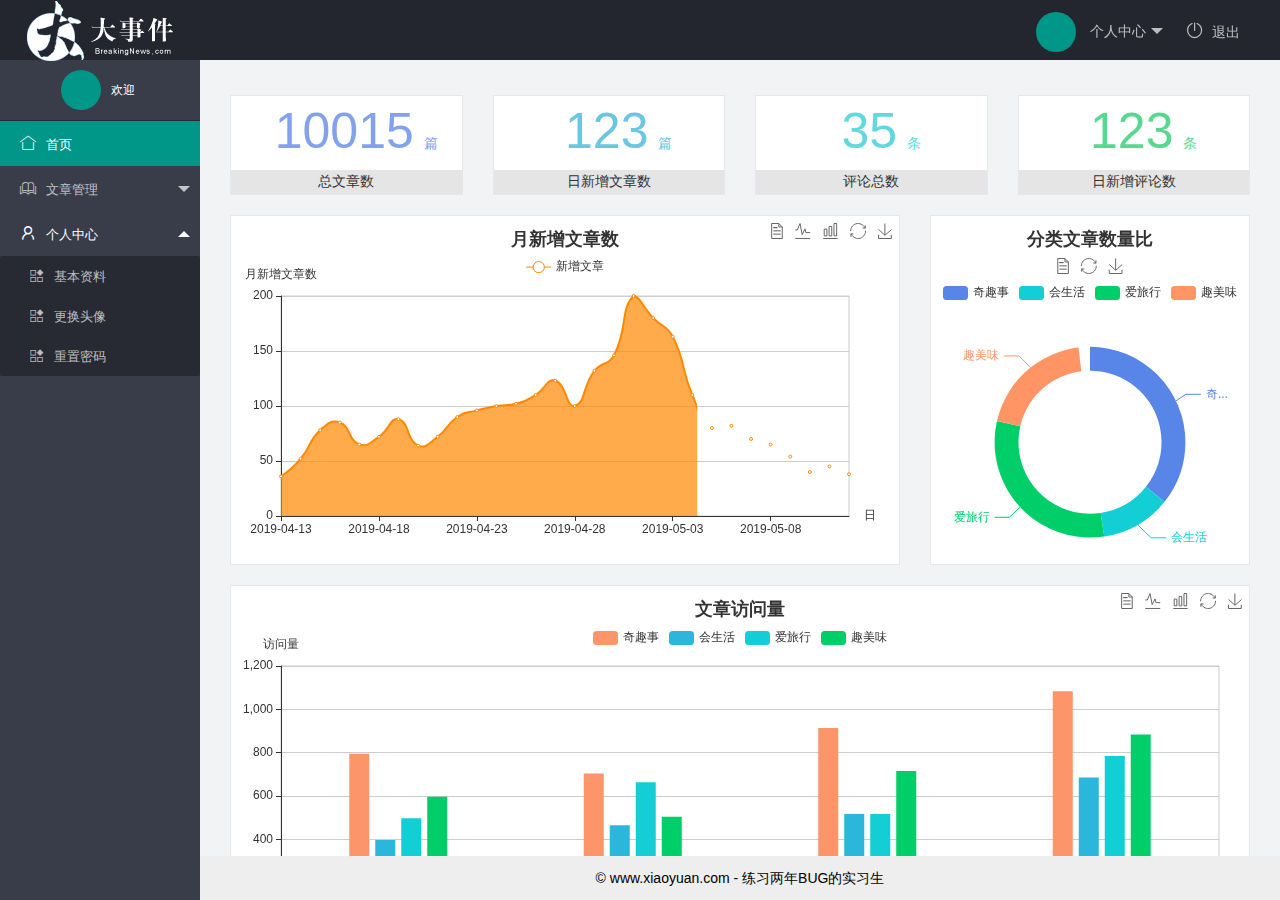
==== commit 34d5cf08: "完成了文章列表及分页功能" ====
--- a/index.html
+++ b/index.html
@@ -55,7 +55,7 @@
                         <a href="javascript:;" class="left-nav-common"><i class="layui-icon layui-icon-read"></i>文章管理</a>
                         <dl class="layui-nav-child">
                             <dd><a href="article/article_category.html" target="fm" class="article-category-link" id="articleCategor"><i class="layui-icon layui-icon-app"></i>文章类别</a></dd>
-                            <dd><a href="javascript:;"><i class="layui-icon layui-icon-app"></i>文章列表</a></dd>
+                            <dd><a href="article/article_list.html" target="fm"><i class="layui-icon layui-icon-app"></i>文章列表</a></dd>
                             <dd><a href="article/publish_article.html" target="fm"><i class="layui-icon layui-icon-app"></i>发表文章</a></dd>
                         </dl>
                     </li>
